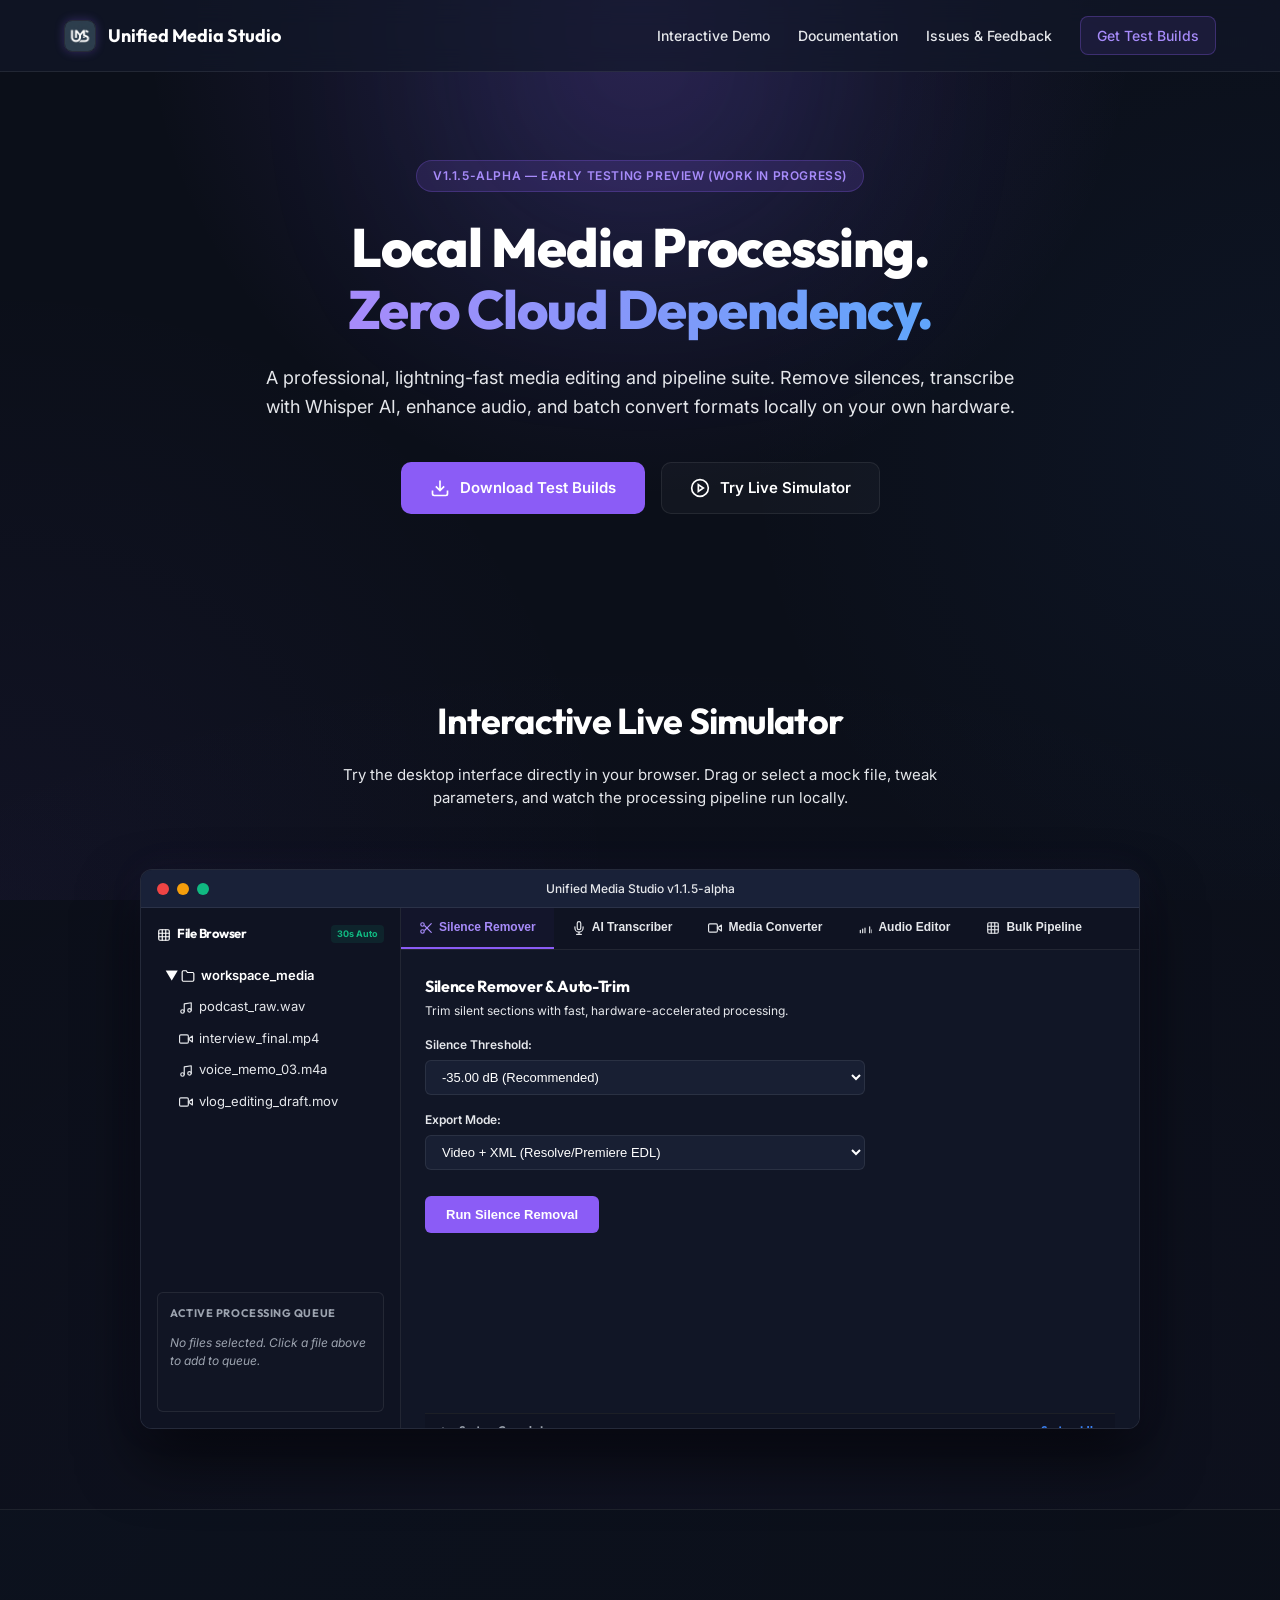
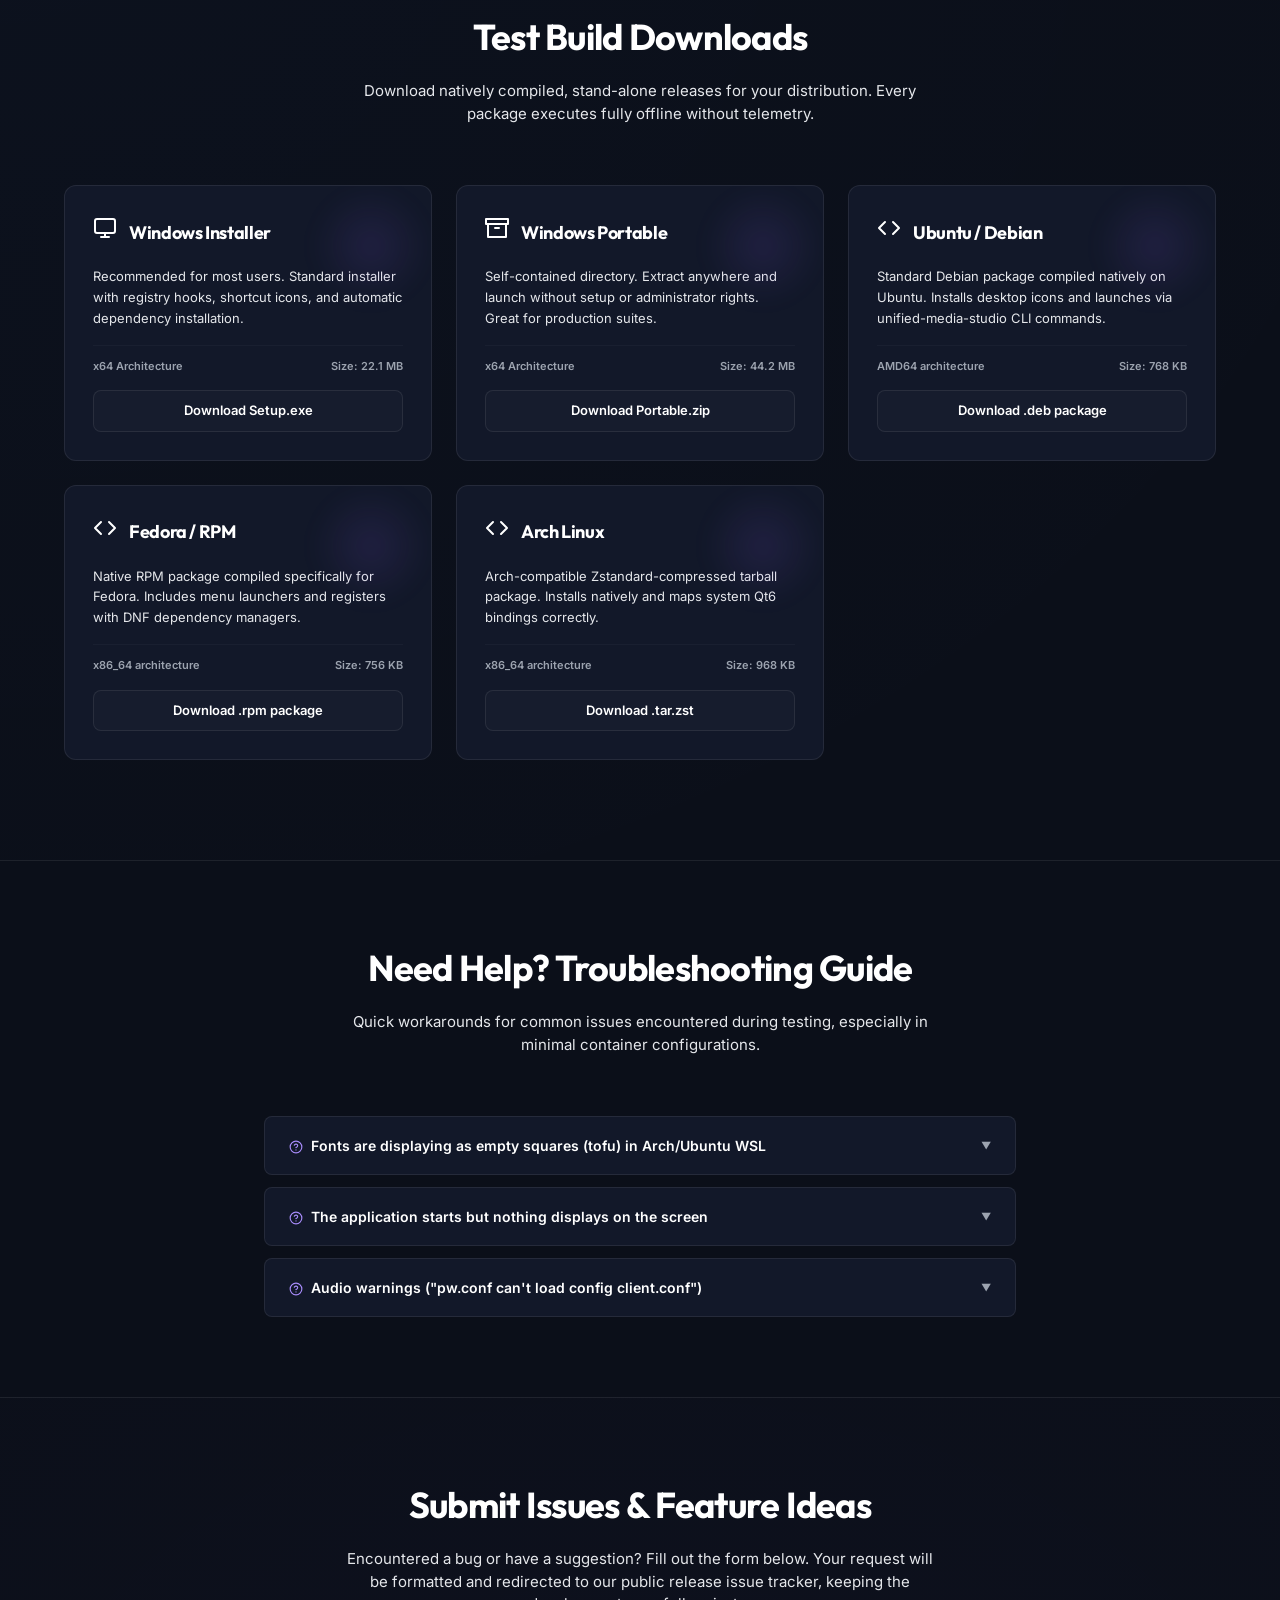
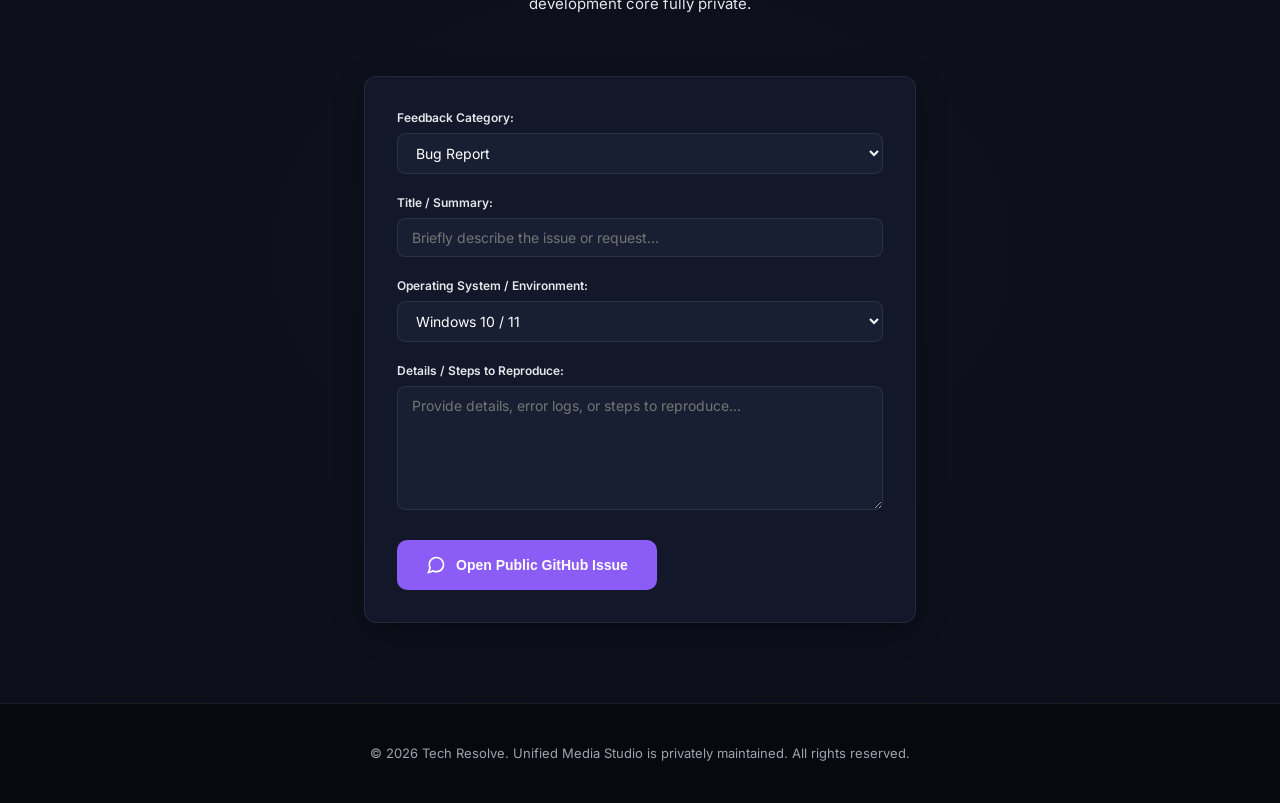
==== index.html @ 2841c2cd "Add Bulk Pipeline tab to simulator - interactive step builder with live console output" ====
<!DOCTYPE html>
<html lang="en">
<head>
  <meta charset="UTF-8">
  <meta name="viewport" content="width=device-width, initial-scale=1.0">
  <title>Unified Media Studio — Professional Offline Media Suite</title>
  <!-- Google Fonts: Outfit & Inter -->
  <link rel="preconnect" href="https://fonts.googleapis.com">
  <link rel="preconnect" href="https://fonts.gstatic.com" crossorigin>
  <link href="https://fonts.googleapis.com/css2?family=Inter:wght@300;400;500;600&family=Outfit:wght@400;500;600;700;800&display=swap" rel="stylesheet">
  <!-- Stylesheets -->
  <link rel="stylesheet" href="index.css">
</head>
<body>

  <!-- Top Glass Navigation -->
  <nav class="navbar">
    <div class="nav-container">
      <div class="logo-area">
        <img src="logo.jpg" alt="UMS Logo" class="nav-logo-img">
        <span class="logo-text">Unified Media Studio</span>
      </div>
      <button class="nav-toggle-btn" aria-label="Toggle Menu" onclick="toggleMobileMenu(event)" ontouchstart="toggleMobileMenu(event)">
        <svg width="24" height="24" viewBox="0 0 24 24" fill="none" stroke="currentColor" stroke-width="2" stroke-linecap="round" stroke-linejoin="round" style="pointer-events: none;">
          <line x1="3" y1="12" x2="21" y2="12"></line>
          <line x1="3" y1="6" x2="21" y2="6"></line>
          <line x1="3" y1="18" x2="21" y2="18"></line>
        </svg>
      </button>
      <div class="nav-links" id="nav-links-menu">
        <a href="#simulator" onclick="closeMobileMenu()">Interactive Demo</a>
        <a href="docs.html">Documentation</a>
        <a href="#feedback" onclick="closeMobileMenu()">Issues & Feedback</a>
        <a href="#downloads" class="btn-nav-download" onclick="closeMobileMenu()">Get Test Builds</a>
      </div>
    </div>
  </nav>

  <!-- Hero Section -->
  <header class="hero-section">
    <div class="hero-glow"></div>
    <div class="hero-container">
      <div class="badge">v1.1.5-alpha — Early Testing Preview (Work in Progress)</div>
      <h1>Local Media Processing.<br><span class="gradient-text">Zero Cloud Dependency.</span></h1>
      <p class="hero-subtitle">
        A professional, lightning-fast media editing and pipeline suite. Remove silences, transcribe with Whisper AI, enhance audio, and batch convert formats locally on your own hardware.
      </p>
      <div class="hero-actions">
        <a href="#downloads" class="btn btn-primary">
          <svg width="20" height="20" viewBox="0 0 24 24" fill="none" stroke="currentColor" stroke-width="2"><path d="M21 15v4a2 2 0 0 1-2 2H5a2 2 0 0 1-2-2v-4M7 10l5 5 5-5M12 15V3"/></svg>
          Download Test Builds
        </a>
        <a href="#simulator" class="btn btn-secondary">
          <svg width="20" height="20" viewBox="0 0 24 24" fill="none" stroke="currentColor" stroke-width="2"><circle cx="12" cy="12" r="10"/><polygon points="10 8 16 12 10 16 10 8"/></svg>
          Try Live Simulator
        </a>
      </div>
    </div>
  </header>

  <!-- Live Simulator Section -->
  <section id="simulator" class="section-simulator">
    <div class="section-header">
      <h2>Interactive Live Simulator</h2>
      <p>Try the desktop interface directly in your browser. Drag or select a mock file, tweak parameters, and watch the processing pipeline run locally.</p>
    </div>

    <!-- Simulator Mockup Container -->
    <div class="desktop-mockup">
      <!-- Title Bar -->
      <div class="title-bar">
        <div class="window-controls">
          <span class="control-dot close"></span>
          <span class="control-dot minimize"></span>
          <span class="control-dot maximize"></span>
        </div>
        <div class="window-title">Unified Media Studio v1.1.5-alpha</div>
        <div class="window-spacer"></div>
      </div>

      <!-- Main Application Layout -->
      <div class="app-layout">
        <!-- Sidebar File Browser -->
        <aside class="app-sidebar">
          <div class="sidebar-header">
            <h3><svg width="14" height="14" viewBox="0 0 24 24" fill="none" stroke="currentColor" stroke-width="2" stroke-linecap="round" stroke-linejoin="round" style="vertical-align: middle; margin-right: 6px;"><rect x="3" y="3" width="18" height="18" rx="2" ry="2"/><line x1="9" y1="3" x2="9" y2="21"/><line x1="15" y1="3" x2="15" y2="21"/><line x1="3" y1="9" x2="21" y2="9"/><line x1="3" y1="15" x2="21" y2="15"/></svg>File Browser</h3>
            <span class="auto-refresh-badge">30s Auto</span>
          </div>
          <div class="file-tree">
            <div class="tree-item folder" onclick="toggleFolder(this)">
              <span class="arrow">▼</span> <svg width="14" height="14" viewBox="0 0 24 24" fill="none" stroke="currentColor" stroke-width="2" stroke-linecap="round" stroke-linejoin="round" style="vertical-align: middle; margin-right: 6px;"><path d="M22 19a2 2 0 0 1-2 2H4a2 2 0 0 1-2-2V5a2 2 0 0 1 2-2h5l2 3h9a2 2 0 0 1 2 2z"/></svg>workspace_media
            </div>
            <div class="tree-children show">
              <div class="tree-item file" onclick="selectFile(this, 'podcast_raw.wav')"><svg width="14" height="14" viewBox="0 0 24 24" fill="none" stroke="currentColor" stroke-width="2" stroke-linecap="round" stroke-linejoin="round" style="vertical-align: middle; margin-right: 6px;"><path d="M9 18V5l12-2v13"/><circle cx="6" cy="18" r="3"/><circle cx="18" cy="16" r="3"/></svg>podcast_raw.wav</div>
              <div class="tree-item file" onclick="selectFile(this, 'interview_final.mp4')"><svg width="14" height="14" viewBox="0 0 24 24" fill="none" stroke="currentColor" stroke-width="2" stroke-linecap="round" stroke-linejoin="round" style="vertical-align: middle; margin-right: 6px;"><polygon points="23 7 16 12 23 17 23 7"/><rect x="1" y="5" width="15" height="14" rx="2" ry="2"/></svg>interview_final.mp4</div>
              <div class="tree-item file" onclick="selectFile(this, 'voice_memo_03.m4a')"><svg width="14" height="14" viewBox="0 0 24 24" fill="none" stroke="currentColor" stroke-width="2" stroke-linecap="round" stroke-linejoin="round" style="vertical-align: middle; margin-right: 6px;"><path d="M9 18V5l12-2v13"/><circle cx="6" cy="18" r="3"/><circle cx="18" cy="16" r="3"/></svg>voice_memo_03.m4a</div>
              <div class="tree-item file" onclick="selectFile(this, 'vlog_editing_draft.mov')"><svg width="14" height="14" viewBox="0 0 24 24" fill="none" stroke="currentColor" stroke-width="2" stroke-linecap="round" stroke-linejoin="round" style="vertical-align: middle; margin-right: 6px;"><polygon points="23 7 16 12 23 17 23 7"/><rect x="1" y="5" width="15" height="14" rx="2" ry="2"/></svg>vlog_editing_draft.mov</div>
            </div>
          </div>
          <div class="active-files-box">
            <h4>Active Processing Queue</h4>
            <ul id="active-queue-list">
              <li class="empty-state-text">No files selected. Click a file above to add to queue.</li>
            </ul>
          </div>
        </aside>

        <!-- Main Workspace Area -->
        <main class="app-main">
          <!-- Tab Headers -->
          <div class="tab-headers">
            <button class="tab-btn active" onclick="switchTab(this, 'tab-silence')"><svg width="14" height="14" viewBox="0 0 24 24" fill="none" stroke="currentColor" stroke-width="2" stroke-linecap="round" stroke-linejoin="round" style="vertical-align: middle; margin-right: 6px;"><circle cx="6" cy="6" r="3"/><circle cx="6" cy="18" r="3"/><line x1="9.8" y1="8.2" x2="21" y2="19.4"/><line x1="21" y1="4.6" x2="9.8" y2="15.8"/></svg>Silence Remover</button>
            <button class="tab-btn" onclick="switchTab(this, 'tab-transcribe')"><svg width="14" height="14" viewBox="0 0 24 24" fill="none" stroke="currentColor" stroke-width="2" stroke-linecap="round" stroke-linejoin="round" style="vertical-align: middle; margin-right: 6px;"><path d="M12 1a3 3 0 0 0-3 3v8a3 3 0 0 0 6 0V4a3 3 0 0 0-3-3z"/><path d="M19 10v2a7 7 0 0 1-14 0v-2"/><line x1="12" y1="19" x2="12" y2="23"/><line x1="8" y1="23" x2="16" y2="23"/></svg>AI Transcriber</button>
            <button class="tab-btn" onclick="switchTab(this, 'tab-convert')"><svg width="14" height="14" viewBox="0 0 24 24" fill="none" stroke="currentColor" stroke-width="2" stroke-linecap="round" stroke-linejoin="round" style="vertical-align: middle; margin-right: 6px;"><polygon points="23 7 16 12 23 17 23 7"/><rect x="1" y="5" width="15" height="14" rx="2" ry="2"/></svg>Media Converter</button>
            <button class="tab-btn" onclick="switchTab(this, 'tab-enhance')"><svg width="14" height="14" viewBox="0 0 24 24" fill="none" stroke="currentColor" stroke-width="2" stroke-linecap="round" stroke-linejoin="round" style="vertical-align: middle; margin-right: 6px;"><path d="M12 20v-8m-4 8v-6m-4 6v-4m16 4v-10m4 10v-5"/></svg>Audio Editor</button>
            <button class="tab-btn" onclick="switchTab(this, 'tab-pipeline')"><svg width="14" height="14" viewBox="0 0 24 24" fill="none" stroke="currentColor" stroke-width="2" stroke-linecap="round" stroke-linejoin="round" style="vertical-align: middle; margin-right: 6px;"><rect x="3" y="3" width="18" height="18" rx="2" ry="2"/><line x1="9" y1="3" x2="9" y2="21"/><line x1="15" y1="3" x2="15" y2="21"/><line x1="3" y1="9" x2="21" y2="9"/><line x1="3" y1="15" x2="21" y2="15"/></svg>Bulk Pipeline</button>
          </div>

          <!-- Tab Content Cards -->
          <div class="tab-content-container">
            
            <!-- 1. Silence Remover Tab -->
            <div id="tab-silence" class="tab-content active">
              <div class="tab-content-header">
                <h4>Silence Remover & Auto-Trim</h4>
                <p>Trim silent sections with fast, hardware-accelerated processing.</p>
              </div>
              <div class="settings-form">
                <div class="form-row">
                  <label for="silence-thresh">Silence Threshold:</label>
                  <select id="silence-thresh">
                    <option value="-35">-35.00 dB (Recommended)</option>
                    <option value="-40">-40.00 dB (Aggressive)</option>
                    <option value="-30">-30.00 dB (Light)</option>
                  </select>
                </div>
                <div class="form-row">
                  <label for="silence-mode">Export Mode:</label>
                  <select id="silence-mode">
                    <option value="both">Video + XML (Resolve/Premiere EDL)</option>
                    <option value="video">Video Only (Fully rendered clip)</option>
                    <option value="xml">XML Only (Cut points list)</option>
                  </select>
                </div>
                <button class="btn btn-tab-run" onclick="runSimulatedTask('silence')">Run Silence Removal</button>
              </div>
            </div>

            <!-- 2. AI Transcriber Tab -->
            <div id="tab-transcribe" class="tab-content">
              <div class="tab-content-header">
                <h4>Offline AI Transcription</h4>
                <p>Transcribe vocal tracks locally using OpenAI Whisper models.</p>
              </div>
              <div class="settings-form">
                <div class="form-row">
                  <label for="whisper-model">Whisper Model:</label>
                  <select id="whisper-model">
                    <option value="base">Base Model (Fast & Accurate)</option>
                    <option value="tiny">Tiny Model (Ultra Fast)</option>
                    <option value="small">Small Model (Better for accents)</option>
                    <option value="large">Large-V3 Model (Premium accuracy)</option>
                  </select>
                </div>
                <div class="form-row">
                  <label for="transcribe-chapters">Summarize Chapters:</label>
                  <div class="checkbox-wrapper">
                    <input type="checkbox" id="transcribe-chapters" checked>
                    <span>Use Ollama local LLM for summaries</span>
                  </div>
                </div>
                <button class="btn btn-tab-run" onclick="runSimulatedTask('transcribe')">Start Local Transcription</button>
              </div>
            </div>

            <!-- 3. Media Converter Tab -->
            <div id="tab-convert" class="tab-content">
              <div class="tab-content-header">
                <h4>Format Preset Converter</h4>
                <p>Convert video/audio into professional editing masters or compressed web links.</p>
              </div>
              <div class="settings-form">
                <div class="form-row">
                  <label for="convert-preset">Output Format Preset:</label>
                  <select id="convert-preset">
                    <option value="dnxhd">DNxHD — Editing Master (.mov)</option>
                    <option value="mp4_hq">MP4 H.264 — High Quality (.mp4)</option>
                    <option value="mp4_compact">MP4 H.265 — Compact (.mp4)</option>
                    <option value="wav_pcm">WAV — Lossless PCM stereo (.wav)</option>
                    <option value="mp3_320">MP3 320 kbps — Studio Stereo (.mp3)</option>
                  </select>
                </div>
                <button class="btn btn-tab-run" onclick="runSimulatedTask('convert')">Convert Media Format</button>
              </div>
            </div>

            <!-- 4. Audio Editor Tab -->
            <div id="tab-enhance" class="tab-content">
              <div class="tab-content-header">
                <h4>Mastering & Noise Reduction</h4>
                <p>Denoise vocals, adjust equalizer gain, and master tracks.</p>
              </div>
              <div class="settings-form">
                <div class="form-row">
                  <label for="enhance-preset">Mastering Preset:</label>
                  <select id="enhance-preset">
                    <option value="clarity">Voice Clarity (Denoise + EQ Boost)</option>
                    <option value="heavy_nr">Podcast Voice (Heavy Denoise)</option>
                    <option value="music">Music Master (Limiter + Reverb)</option>
                  </select>
                </div>
                <button class="btn btn-tab-run" onclick="runSimulatedTask('enhance')">Apply Audio enhancement</button>
            </div>

            <!-- 5. Bulk Pipeline Tab -->
            <div id="tab-pipeline" class="tab-content">
              <div class="tab-content-header">
                <h4>Bulk Processing Pipeline</h4>
                <p>Build and orchestrate sequential pipelines across your workspace media assets.</p>
              </div>
              <div class="settings-form">
                <div class="form-row">
                  <label>Configure Processing Blocks:</label>
                  <div style="display: flex; flex-direction: column; gap: 8px; margin-top: 4px;">
                    <div class="checkbox-wrapper">
                      <input type="checkbox" id="pipe-silence" checked>
                      <span>1. Trim Silences (-35dB threshold)</span>
                    </div>
                    <div class="checkbox-wrapper">
                      <input type="checkbox" id="pipe-transcribe" checked>
                      <span>2. Transcribe Audio (Whisper Base model)</span>
                    </div>
                    <div class="checkbox-wrapper">
                      <input type="checkbox" id="pipe-enhance">
                      <span>3. Vocal Enhance (EQ & Noise Reduction)</span>
                    </div>
                    <div class="checkbox-wrapper">
                      <input type="checkbox" id="pipe-convert" checked>
                      <span>4. Transcode Output Container (MP4 H.264 Preset)</span>
                    </div>
                  </div>
                </div>
                <button class="btn btn-tab-run" onclick="runSimulatedTask('pipeline')">Execute Bulk Pipeline</button>
              </div>
            </div>

          </div>

          <!-- Bottom Console/Log Area -->
          <div class="app-console">
            <div class="console-header">
              <span><svg width="12" height="12" viewBox="0 0 24 24" fill="none" stroke="currentColor" stroke-width="2" stroke-linecap="round" stroke-linejoin="round" style="vertical-align: middle; margin-right: 6px;"><polyline points="4 17 10 11 4 5"/><line x1="12" y1="19" x2="20" y2="19"/></svg>System Console Logger</span>
              <span class="console-status" id="task-status">System Idle</span>
            </div>
            <div class="console-output" id="console-log-lines">
              <div class="log-line system">[SYSTEM] Ready. Select files from the sidebar browser to get started.</div>
            </div>
            <!-- Progress Bar -->
            <div class="progress-bar-container">
              <div class="progress-bar" id="sim-progress-bar"></div>
            </div>
          </div>
        </main>
      </div>
    </div>
  </section>

  <!-- Stable Builds Section -->
  <section id="downloads" class="section-downloads">
    <div class="section-header">
      <h2>Test Build Downloads</h2>
      <p>Download natively compiled, stand-alone releases for your distribution. Every package executes fully offline without telemetry.</p>
    </div>

    <!-- Download Grid -->
    <div class="download-grid">
      <!-- Windows Setup -->
      <div class="download-card">
        <div class="card-glow"></div>
        <div class="card-header">
          <span class="platform-icon"><svg width="24" height="24" viewBox="0 0 24 24" fill="none" stroke="currentColor" stroke-width="2" stroke-linecap="round" stroke-linejoin="round"><rect x="2" y="3" width="20" height="14" rx="2" ry="2"/><line x1="8" y1="21" x2="16" y2="21"/><line x1="12" y1="17" x2="12" y2="21"/></svg></span>
          <h3>Windows Installer</h3>
        </div>
        <p class="card-desc">Recommended for most users. Standard installer with registry hooks, shortcut icons, and automatic dependency installation.</p>
        <div class="card-meta">
          <span>x64 Architecture</span>
          <span>Size: 22.1 MB</span>
        </div>
        <a href="downloads/UnifiedMediaStudio_v1.1.5-alpha-Setup-Windows.exe" class="btn btn-download">
          Download Setup.exe
        </a>
      </div>

      <!-- Windows Portable -->
      <div class="download-card">
        <div class="card-glow"></div>
        <div class="card-header">
          <span class="platform-icon"><svg width="24" height="24" viewBox="0 0 24 24" fill="none" stroke="currentColor" stroke-width="2" stroke-linecap="round" stroke-linejoin="round"><polyline points="21 8 21 21 3 21 3 8"/><rect x="1" y="3" width="22" height="5"/><line x1="10" y1="12" x2="14" y2="12"/></svg></span>
          <h3>Windows Portable</h3>
        </div>
        <p class="card-desc">Self-contained directory. Extract anywhere and launch without setup or administrator rights. Great for production suites.</p>
        <div class="card-meta">
          <span>x64 Architecture</span>
          <span>Size: 44.2 MB</span>
        </div>
        <a href="downloads/UnifiedMediaStudio_v1.1.5-alpha-Portable.zip" class="btn btn-download">
          Download Portable.zip
        </a>
      </div>

      <!-- Ubuntu / Debian -->
      <div class="download-card">
        <div class="card-glow"></div>
        <div class="card-header">
          <span class="platform-icon"><svg width="24" height="24" viewBox="0 0 24 24" fill="none" stroke="currentColor" stroke-width="2" stroke-linecap="round" stroke-linejoin="round"><polyline points="16 18 22 12 16 6"/><polyline points="8 6 2 12 8 18"/></svg></span>
          <h3>Ubuntu / Debian</h3>
        </div>
        <p class="card-desc">Standard Debian package compiled natively on Ubuntu. Installs desktop icons and launches via unified-media-studio CLI commands.</p>
        <div class="card-meta">
          <span>AMD64 architecture</span>
          <span>Size: 768 KB</span>
        </div>
        <a href="downloads/UnifiedMediaStudio_v1.1.5-alpha-Linux-x64.deb" class="btn btn-download">
          Download .deb package
        </a>
      </div>

      <!-- Fedora / RPM -->
      <div class="download-card">
        <div class="card-glow"></div>
        <div class="card-header">
          <span class="platform-icon"><svg width="24" height="24" viewBox="0 0 24 24" fill="none" stroke="currentColor" stroke-width="2" stroke-linecap="round" stroke-linejoin="round"><polyline points="16 18 22 12 16 6"/><polyline points="8 6 2 12 8 18"/></svg></span>
          <h3>Fedora / RPM</h3>
        </div>
        <p class="card-desc">Native RPM package compiled specifically for Fedora. Includes menu launchers and registers with DNF dependency managers.</p>
        <div class="card-meta">
          <span>x86_64 architecture</span>
          <span>Size: 756 KB</span>
        </div>
        <a href="downloads/UnifiedMediaStudio_v1.1.5-alpha-Linux-x64.rpm" class="btn btn-download">
          Download .rpm package
        </a>
      </div>

      <!-- Arch Linux -->
      <div class="download-card">
        <div class="card-glow"></div>
        <div class="card-header">
          <span class="platform-icon"><svg width="24" height="24" viewBox="0 0 24 24" fill="none" stroke="currentColor" stroke-width="2" stroke-linecap="round" stroke-linejoin="round"><polyline points="16 18 22 12 16 6"/><polyline points="8 6 2 12 8 18"/></svg></span>
          <h3>Arch Linux</h3>
        </div>
        <p class="card-desc">Arch-compatible Zstandard-compressed tarball package. Installs natively and maps system Qt6 bindings correctly.</p>
        <div class="card-meta">
          <span>x86_64 architecture</span>
          <span>Size: 968 KB</span>
        </div>
        <a href="downloads/UnifiedMediaStudio_v1.1.5-alpha-Arch-x64.pkg.tar.zst" class="btn btn-download">
          Download .tar.zst
        </a>
      </div>

    </div>
  </section>

  <!-- Troubleshooting Section -->
  <section class="section-trouble">
    <div class="section-header">
      <h2>Need Help? Troubleshooting Guide</h2>
      <p>Quick workarounds for common issues encountered during testing, especially in minimal container configurations.</p>
    </div>

    <div class="accordion-container">
      <div class="accordion-item">
        <div class="accordion-title" onclick="toggleAccordion(this)">
          <span><svg width="14" height="14" viewBox="0 0 24 24" fill="none" stroke="currentColor" stroke-width="2" stroke-linecap="round" stroke-linejoin="round" style="vertical-align: middle; margin-right: 8px; color: var(--accent-purple-hover);"><circle cx="12" cy="12" r="10"/><path d="M9.09 9a3 3 0 0 1 5.83 1c0 2-3 3-3 3"/><line x1="12" y1="17" x2="12.01" y2="17"/></svg>Fonts are displaying as empty squares (tofu) in Arch/Ubuntu WSL</span>
          <span class="accordion-arrow">▼</span>
        </div>
        <div class="accordion-content">
          <p>WSL Linux instances are minimal containers and do not bundle fonts by default. Run this inside your distro to install TrueType fonts:</p>
          <pre><code># Arch Linux:
sudo pacman -S --needed --noconfirm ttf-dejavu fontconfig

# Ubuntu/Debian:
sudo apt-get install -y fonts-dejavu fontconfig</code></pre>
        </div>
      </div>

      <div class="accordion-item">
        <div class="accordion-title" onclick="toggleAccordion(this)">
          <span><svg width="14" height="14" viewBox="0 0 24 24" fill="none" stroke="currentColor" stroke-width="2" stroke-linecap="round" stroke-linejoin="round" style="vertical-align: middle; margin-right: 8px; color: var(--accent-purple-hover);"><circle cx="12" cy="12" r="10"/><path d="M9.09 9a3 3 0 0 1 5.83 1c0 2-3 3-3 3"/><line x1="12" y1="17" x2="12.01" y2="17"/></svg>The application starts but nothing displays on the screen</span>
          <span class="accordion-arrow">▼</span>
        </div>
        <div class="accordion-content">
          <p>This is caused by graphics driver/Vulkan translation conflicts in WSLg. You can force software rendering to bypass the GPU interface:</p>
          <pre><code>LIBGL_ALWAYS_SOFTWARE=1 unified-media-studio</code></pre>
        </div>
      </div>

      <div class="accordion-item">
        <div class="accordion-title" onclick="toggleAccordion(this)">
          <span><svg width="14" height="14" viewBox="0 0 24 24" fill="none" stroke="currentColor" stroke-width="2" stroke-linecap="round" stroke-linejoin="round" style="vertical-align: middle; margin-right: 8px; color: var(--accent-purple-hover);"><circle cx="12" cy="12" r="10"/><path d="M9.09 9a3 3 0 0 1 5.83 1c0 2-3 3-3 3"/><line x1="12" y1="17" x2="12.01" y2="17"/></svg>Audio warnings ("pw.conf can't load config client.conf")</span>
          <span class="accordion-arrow">▼</span>
        </div>
        <div class="accordion-content">
          <p>These warnings are standard driver messages from PipeWire inside WSL. They do not affect the processing capabilities and can be safely ignored.</p>
        </div>
      </div>
  </section>
  
  <!-- Feedback & Issues Section -->
  <section id="feedback" class="section-feedback">
    <div class="section-header">
      <h2>Submit Issues & Feature Ideas</h2>
      <p>Encountered a bug or have a suggestion? Fill out the form below. Your request will be formatted and redirected to our public release issue tracker, keeping the development core fully private.</p>
    </div>
    
    <div class="feedback-container">
      <form id="issue-form" class="feedback-form" onsubmit="submitGitHubIssue(event)">
        <div class="form-row">
          <label for="issue-type">Feedback Category:</label>
          <select id="issue-type" required>
            <option value="bug">Bug Report</option>
            <option value="feature">Feature Request</option>
            <option value="enhancement">Improvement / Optimization</option>
          </select>
        </div>
        
        <div class="form-row">
          <label for="issue-title">Title / Summary:</label>
          <input type="text" id="issue-title" placeholder="Briefly describe the issue or request..." required>
        </div>

        <div class="form-row">
          <label for="issue-system">Operating System / Environment:</label>
          <select id="issue-system" required>
            <option value="Windows">Windows 10 / 11</option>
            <option value="Ubuntu WSL">Ubuntu / Debian WSL</option>
            <option value="Fedora WSL">Fedora WSL</option>
            <option value="Arch Linux WSL">Arch Linux WSL</option>
            <option value="Native Linux">Native Desktop Linux</option>
            <option value="Other">Other / Not sure</option>
          </select>
        </div>

        <div class="form-row">
          <label for="issue-body">Details / Steps to Reproduce:</label>
          <textarea id="issue-body" rows="6" placeholder="Provide details, error logs, or steps to reproduce..." required></textarea>
        </div>

        <button type="submit" class="btn btn-primary btn-submit-issue">
          <svg width="20" height="20" viewBox="0 0 24 24" fill="none" stroke="currentColor" stroke-width="2"><path d="M21 11.5a8.38 8.38 0 0 1-.9 3.8 8.5 8.5 0 0 1-7.6 4.7 8.38 8.38 0 0 1-3.8-.9L3 21l1.9-5.7a8.38 8.38 0 0 1-.9-3.8 8.5 8.5 0 0 1 4.7-7.6 8.38 8.38 0 0 1 3.8-.9h.5a8.48 8.48 0 0 1 8 8v.5z"/></svg>
          Open Public GitHub Issue
        </button>
      </form>
    </div>
  </section>

  <footer class="main-footer">
    <div class="footer-container">
      <p>&copy; 2026 Tech Resolve. Unified Media Studio is privately maintained. All rights reserved.</p>
    </div>
  </footer>

  <script src="index.js"></script>
  <script>
    function toggleMobileMenu(event) {
      if (event) {
        event.stopPropagation();
        event.preventDefault();
      }
      const menu = document.getElementById('nav-links-menu');
      menu.classList.toggle('active');
    }

    function closeMobileMenu() {
      const menu = document.getElementById('nav-links-menu');
      menu.classList.remove('active');
    }
  </script>
</body>
</html>
---- index.css ----
/* ==========================================================================
   Unified Media Studio — Stable Releases Web Interface Stylesheet
   Design system: Deep dark slate, glowing purples, glassmorphism UI
   ========================================================================== */

/* Variables */
:root {
  --bg-primary: #0b0f19;
  --bg-secondary: #121829;
  --bg-surface: #1e2640;
  --bg-glass: rgba(18, 24, 41, 0.7);
  --border-color: rgba(255, 255, 255, 0.08);
  --border-glow: rgba(139, 92, 246, 0.2);
  --text-primary: #ffffff;
  --text-secondary: #e5e7eb;
  --text-muted: #9ca3af;

  --accent-purple: #8b5cf6;
  --accent-purple-hover: #a78bfa;
  --accent-blue: #3b82f6;
  --accent-green: #10b981;
  --accent-red: #ef4444;

  --font-display: 'Outfit', -apple-system, BlinkMacSystemFont, "Segoe UI", Roboto, sans-serif;
  --font-sans: 'Inter', -apple-system, BlinkMacSystemFont, "Segoe UI", Roboto, sans-serif;
  --font-mono: ui-monospace, SFMono-Regular, Menlo, Monaco, Consolas, monospace;
}

/* Reset and base styles */
* {
  box-sizing: border-box;
  margin: 0;
  padding: 0;
}

html {
  scroll-behavior: smooth;
}

body {
  background-color: var(--bg-primary);
  background-image: 
    radial-gradient(circle at 50% 0%, rgba(139, 92, 246, 0.18) 0%, transparent 45%),
    radial-gradient(circle at 100% 50%, rgba(59, 130, 246, 0.05) 0%, transparent 40%),
    radial-gradient(circle at 0% 100%, rgba(139, 92, 246, 0.05) 0%, transparent 40%);
  background-attachment: fixed;
  color: var(--text-primary);
  font-family: var(--font-sans);
  line-height: 1.5;
  overflow-x: hidden;
  -webkit-font-smoothing: antialiased;
}

h1, h2, h3, h4 {
  font-family: var(--font-display);
  font-weight: 700;
  letter-spacing: -0.02em;
}

a {
  text-decoration: none;
  color: inherit;
}

/* Layout Container utility */
.container {
  width: 100%;
  max-width: 1200px;
  margin: 0 auto;
  padding: 0 24px;
}

/* --- Top Navigation --- */
.navbar {
  position: fixed;
  top: 0;
  left: 0;
  width: 100%;
  z-index: 1000;
  background: var(--bg-glass);
  backdrop-filter: blur(12px);
  -webkit-backdrop-filter: blur(12px);
  border-bottom: 1px solid var(--border-color);
  padding: 16px 0;
}

.nav-container {
  max-width: 1200px;
  margin: 0 auto;
  padding: 0 24px;
  display: flex;
  justify-content: space-between;
  align-items: center;
}

.logo-area {
  display: flex;
  align-items: center;
  gap: 12px;
}

.nav-logo-img {
  width: 32px;
  height: 32px;
  border-radius: 8px;
  border: 1px solid rgba(255, 255, 255, 0.1);
  box-shadow: 0 0 10px rgba(139, 92, 246, 0.3);
}

.logo-text {
  font-family: var(--font-display);
  font-weight: 700;
  font-size: 18px;
  color: #ffffff;
}

.nav-links {
  display: flex;
  align-items: center;
  gap: 28px;
  font-size: 14px;
  font-weight: 500;
}

.nav-links a {
  color: var(--text-secondary);
  transition: color 0.2s ease;
}

.nav-links a:hover {
  color: white;
}

.btn-nav-download {
  background: rgba(139, 92, 246, 0.1);
  color: var(--accent-purple-hover) !important;
  border: 1px solid rgba(139, 92, 246, 0.3);
  padding: 8px 16px;
  border-radius: 8px;
  transition: all 0.2s ease !important;
}

.btn-nav-download:hover {
  background: var(--accent-purple);
  color: white !important;
  border-color: var(--accent-purple);
  box-shadow: 0 0 15px rgba(139, 92, 246, 0.3);
}

.nav-toggle-btn {
  display: none;
  background: transparent !important;
  border: none !important;
  outline: none !important;
  color: var(--text-primary) !important;
  cursor: pointer;
  padding: 8px;
  border-radius: 6px;
  transition: background 0.2s ease;
  z-index: 1010;
  pointer-events: auto;
}

.nav-toggle-btn:hover {
  background: rgba(255, 255, 255, 0.05);
}

/* --- Hero Section --- */
.hero-section {
  position: relative;
  padding: 160px 0 100px 0;
  display: flex;
  justify-content: center;
  align-items: center;
  text-align: center;
}

.hero-glow {
  position: absolute;
  top: 10%;
  left: 50%;
  transform: translate(-50%, -50%);
  width: 500px;
  height: 500px;
  background: radial-gradient(circle, rgba(139, 92, 246, 0.15) 0%, rgba(59, 130, 246, 0.05) 50%, transparent 100%);
  filter: blur(80px);
  z-index: 0;
  pointer-events: none;
}

.hero-container {
  width: 100%;
  max-width: 800px;
  padding: 0 24px;
  z-index: 1;
}

.badge {
  display: inline-block;
  background: rgba(139, 92, 246, 0.15);
  color: var(--accent-purple-hover);
  border: 1px solid rgba(139, 92, 246, 0.25);
  padding: 6px 16px;
  border-radius: 99px;
  font-size: 12px;
  font-weight: 600;
  margin-bottom: 24px;
  text-transform: uppercase;
  letter-spacing: 0.05em;
}

.hero-section h1 {
  font-size: 54px;
  line-height: 1.15;
  font-weight: 800;
  color: white;
  margin-bottom: 24px;
}

.gradient-text {
  background: linear-gradient(to right, #a78bfa, #60a5fa);
  -webkit-background-clip: text;
  -webkit-text-fill-color: transparent;
}

.hero-subtitle {
  font-size: 18px;
  color: var(--text-secondary);
  margin-bottom: 40px;
  line-height: 1.6;
}

.hero-actions {
  display: flex;
  justify-content: center;
  gap: 16px;
  flex-wrap: wrap;
}

/* Button styles */
.btn {
  display: inline-flex;
  align-items: center;
  gap: 10px;
  padding: 14px 28px;
  font-size: 15px;
  font-weight: 600;
  border-radius: 10px;
  cursor: pointer;
  transition: all 0.2s cubic-bezier(0.4, 0, 0.2, 1);
  border: 1px solid transparent;
}

.btn-primary {
  background: var(--accent-purple);
  color: white;
}

.btn-primary:hover {
  background: var(--accent-purple-hover);
  box-shadow: 0 0 25px rgba(139, 92, 246, 0.4);
  transform: translateY(-2px);
}

.btn-secondary {
  background: rgba(255, 255, 255, 0.03);
  color: var(--text-primary);
  border-color: var(--border-color);
}

.btn-secondary:hover {
  background: rgba(255, 255, 255, 0.08);
  border-color: rgba(255, 255, 255, 0.2);
  transform: translateY(-2px);
}

/* --- Section headers --- */
.section-header {
  width: 100%;
  text-align: center;
  max-width: 650px;
  margin: 0 auto 60px auto;
  padding: 0 24px;
}

.section-header h2 {
  font-size: 36px;
  color: white;
  margin-bottom: 16px;
}

.section-header p {
  font-size: 15px;
  color: var(--text-secondary);
}

/* --- Simulator Section --- */
.section-simulator {
  padding: 80px 0;
  background: radial-gradient(100% 100% at bottom center, rgba(139, 92, 246, 0.03) 0%, transparent 100%);
}

.desktop-mockup {
  max-width: 1000px;
  margin: 0 auto;
  background: var(--bg-secondary);
  border: 1px solid var(--border-color);
  border-radius: 12px;
  overflow: hidden;
  box-shadow: 0 30px 60px rgba(0, 0, 0, 0.6), 0 0 40px rgba(139, 92, 246, 0.05);
}

/* Window Titlebar */
.title-bar {
  background: #192138;
  height: 38px;
  display: flex;
  align-items: center;
  padding: 0 16px;
  border-bottom: 1px solid var(--border-color);
}

.window-controls {
  display: flex;
  gap: 8px;
  width: 80px;
}

.control-dot {
  width: 12px;
  height: 12px;
  border-radius: 50%;
}

.control-dot.close { background: var(--accent-red); }
.control-dot.minimize { background: #f59e0b; }
.control-dot.maximize { background: var(--accent-green); }

.window-title {
  color: var(--text-secondary);
  font-size: 12px;
  font-weight: 500;
  text-align: center;
  flex: 1;
}

.window-spacer {
  width: 80px;
}

/* App Simulator Window layout */
.app-layout {
  display: flex;
  height: 520px;
  background: var(--bg-secondary);
}

/* Sidebar */
.app-sidebar {
  width: 260px;
  background: #0f1322;
  border-right: 1px solid var(--border-color);
  padding: 16px;
  display: flex;
  flex-direction: column;
  gap: 16px;
}

.sidebar-header {
  display: flex;
  justify-content: space-between;
  align-items: center;
}

.sidebar-header h3 {
  font-size: 13px;
  color: white;
}

.auto-refresh-badge {
  background: rgba(16, 185, 129, 0.1);
  color: var(--accent-green);
  font-size: 9px;
  font-weight: bold;
  padding: 2px 6px;
  border-radius: 4px;
}

.file-tree {
  flex: 1;
}

.tree-item {
  font-size: 13px;
  padding: 6px 8px;
  border-radius: 4px;
  cursor: pointer;
  user-select: none;
  transition: background 0.15s ease;
  color: var(--text-secondary);
}

.tree-item:hover {
  background: rgba(255, 255, 255, 0.03);
  color: white;
}

.tree-item.folder {
  font-weight: 600;
  color: white;
}

.tree-children {
  display: none;
  padding-left: 14px;
}

.tree-children.show {
  display: block;
}

.tree-item.file {
  padding-left: 8px;
}

.tree-item.file.selected {
  background: rgba(139, 92, 246, 0.15);
  color: var(--accent-purple-hover);
  font-weight: 500;
}

/* Sidebar Active processing box */
.active-files-box {
  background: rgba(255, 255, 255, 0.01);
  border: 1px solid var(--border-color);
  border-radius: 6px;
  padding: 12px;
  min-height: 120px;
}

.active-files-box h4 {
  font-size: 11px;
  text-transform: uppercase;
  color: var(--text-muted);
  margin-bottom: 8px;
  letter-spacing: 0.05em;
}

.active-files-box ul {
  list-style: none;
  font-size: 12px;
}

.active-files-box li {
  padding: 4px 0;
  border-bottom: 1px solid rgba(255, 255, 255, 0.02);
  color: var(--text-secondary);
}

.active-files-box li:last-child { border-bottom: none; }
.empty-state-text { color: var(--text-muted) !important; font-style: italic; }

/* Main Workspace */
.app-main {
  flex: 1;
  display: flex;
  flex-direction: column;
  background: #111626;
}

/* Tab buttons */
.tab-headers {
  display: flex;
  background: #0f1322;
  border-bottom: 1px solid var(--border-color);
}

.tab-btn {
  background: none;
  border: none;
  color: var(--text-secondary);
  font-size: 12px;
  font-weight: 600;
  padding: 12px 18px;
  cursor: pointer;
  border-bottom: 2px solid transparent;
  transition: all 0.15s ease;
}

.tab-btn:hover {
  color: white;
  background: rgba(255, 255, 255, 0.02);
}

.tab-btn.active {
  color: var(--accent-purple-hover);
  border-bottom-color: var(--accent-purple);
  background: rgba(139, 92, 246, 0.04);
}

/* Tab Contents container */
.tab-content-container {
  flex: 1;
  padding: 24px;
}

.tab-content {
  display: none;
  flex-direction: column;
  gap: 16px;
  height: 100%;
}

.tab-content.active {
  display: flex;
}

.tab-content-header h4 {
  font-size: 16px;
  color: white;
  margin-bottom: 4px;
}

.tab-content-header p {
  font-size: 12px;
  color: var(--text-secondary);
}

/* Config forms inside simulator tabs */
.settings-form {
  display: flex;
  flex-direction: column;
  gap: 16px;
  max-width: 440px;
}

.form-row {
  display: flex;
  flex-direction: column;
  gap: 6px;
}

.form-row label {
  font-size: 12px;
  font-weight: 600;
  color: var(--text-secondary);
}

.form-row select, .form-row input[type="text"] {
  background: #181f33;
  border: 1px solid var(--border-color);
  color: white;
  padding: 8px 12px;
  border-radius: 6px;
  font-size: 13px;
  outline: none;
}

.checkbox-wrapper {
  display: flex;
  align-items: center;
  gap: 8px;
  font-size: 12px;
  color: var(--text-secondary);
}

.btn-tab-run {
  background: var(--accent-purple);
  color: white;
  font-size: 13px;
  padding: 10px 20px;
  align-self: flex-start;
  margin-top: 10px;
  border-radius: 6px;
}

.btn-tab-run:hover {
  background: var(--accent-purple-hover);
  box-shadow: 0 0 15px rgba(139, 92, 246, 0.3);
}

/* App Console Logger */
.app-console {
  background: #090c14;
  border-top: 1px solid var(--border-color);
  height: 180px;
  display: flex;
  flex-direction: column;
}

.console-header {
  background: #0f1322;
  padding: 8px 16px;
  border-bottom: 1px solid var(--border-color);
  display: flex;
  justify-content: space-between;
  font-family: var(--font-display);
  font-size: 11px;
  font-weight: bold;
  color: var(--text-muted);
}

.console-status {
  color: var(--accent-blue);
}

.console-output {
  flex: 1;
  padding: 12px 16px;
  font-family: var(--font-mono);
  font-size: 11px;
  overflow-y: auto;
  display: flex;
  flex-direction: column;
  gap: 4px;
}

.log-line {
  color: var(--text-secondary);
}

.log-line.system { color: #f59e0b; }
.log-line.cmd { color: var(--accent-blue); }
.log-line.out { color: var(--accent-green); }
.log-line.err { color: var(--accent-red); }

/* Simulated Progress bar */
.progress-bar-container {
  height: 4px;
  background: rgba(255, 255, 255, 0.05);
  width: 100%;
}

.progress-bar {
  height: 100%;
  width: 0%;
  background: linear-gradient(to right, var(--accent-blue), var(--accent-purple));
  transition: width 0.1s ease;
}

/* --- Downloads section --- */
.section-downloads {
  padding: 100px 0;
  border-top: 1px solid var(--border-color);
  background: radial-gradient(120% 120% at top left, rgba(59, 130, 246, 0.02) 0%, transparent 100%);
}

.download-grid {
  display: grid;
  grid-template-columns: repeat(auto-fill, minmax(280px, 1fr));
  gap: 24px;
  max-width: 1200px;
  margin: 0 auto;
  padding: 0 24px;
}

.download-card {
  position: relative;
  background: var(--bg-secondary);
  border: 1px solid var(--border-color);
  border-radius: 12px;
  padding: 28px;
  display: flex;
  flex-direction: column;
  gap: 16px;
  overflow: hidden;
  transition: transform 0.2s ease, border-color 0.2s ease;
}

.download-card:hover {
  transform: translateY(-4px);
  border-color: rgba(139, 92, 246, 0.3);
}

.card-glow {
  position: absolute;
  top: 0;
  right: 0;
  width: 120px;
  height: 120px;
  background: radial-gradient(circle, rgba(139, 92, 246, 0.12) 0%, transparent 70%);
  filter: blur(10px);
  pointer-events: none;
}

.card-header {
  display: flex;
  align-items: center;
  gap: 12px;
}

.platform-icon {
  font-size: 24px;
}

.download-card h3 {
  font-size: 18px;
  color: white;
}

.card-desc {
  font-size: 13px;
  color: var(--text-secondary);
  line-height: 1.6;
  flex: 1;
}

.card-meta {
  display: flex;
  justify-content: space-between;
  font-size: 11px;
  font-weight: 600;
  color: var(--text-muted);
  border-top: 1px solid rgba(255, 255, 255, 0.03);
  padding-top: 12px;
}

.btn-download {
  background: rgba(255, 255, 255, 0.02);
  border: 1px solid var(--border-color);
  color: white;
  justify-content: center;
  font-size: 13px;
  padding: 10px 0;
  border-radius: 8px;
}

.btn-download:hover {
  background: var(--accent-purple);
  border-color: var(--accent-purple);
  box-shadow: 0 0 15px rgba(139, 92, 246, 0.3);
}

/* --- Troubleshooting section --- */
.section-trouble {
  padding: 80px 0;
  border-top: 1px solid var(--border-color);
}

.accordion-container {
  width: 100%;
  max-width: 800px;
  margin: 0 auto;
  padding: 0 24px;
  display: flex;
  flex-direction: column;
  gap: 12px;
}

.accordion-item {
  background: var(--bg-secondary);
  border: 1px solid var(--border-color);
  border-radius: 8px;
  overflow: hidden;
}

.accordion-title {
  padding: 18px 24px;
  display: flex;
  justify-content: space-between;
  align-items: center;
  cursor: pointer;
  font-weight: 600;
  font-size: 14px;
  user-select: none;
  transition: background 0.15s ease;
}

.accordion-title:hover {
  background: rgba(255, 255, 255, 0.01);
}

.accordion-arrow {
  font-size: 10px;
  color: var(--text-muted);
  transition: transform 0.25s ease;
}

.accordion-item.open .accordion-arrow {
  transform: rotate(180deg);
  color: var(--accent-purple-hover);
}

.accordion-content {
  display: none;
  padding: 0 24px 20px 24px;
  border-top: 1px solid rgba(255, 255, 255, 0.03);
  font-size: 13px;
  color: var(--text-secondary);
  line-height: 1.6;
}

.accordion-item.open .accordion-content {
  display: block;
}

.accordion-content pre {
  background: #090c14;
  border: 1px solid var(--border-color);
  padding: 12px;
  border-radius: 6px;
  margin-top: 12px;
  overflow-x: auto;
  font-family: var(--font-mono);
}

/* --- Footer --- */
.main-footer {
  background: #07090f;
  border-top: 1px solid var(--border-color);
  padding: 40px 0;
  text-align: center;
  font-size: 13px;
  color: var(--text-muted);
}

.footer-container {
  display: flex;
  flex-direction: column;
  gap: 16px;
}

.obfuscated-repos {
  font-family: var(--font-mono);
  font-size: 10px;
  color: rgba(255, 255, 255, 0.15);
  word-break: break-all;
  max-width: 600px;
  margin: 0 auto;
}

@media (max-width: 768px) {
  .hero-section h1 { font-size: 28px; }
  .hero-subtitle { font-size: 14px; margin-bottom: 24px; }
  .badge { font-size: 10px; padding: 4px 12px; margin-bottom: 16px; }
  
  .logo-text { font-size: 15px; }
  .nav-logo-img { width: 26px; height: 26px; }
  .logo-area { gap: 6px; }
  
  .app-layout { flex-direction: column; height: 750px; }
  .app-sidebar { width: 100%; height: 200px; }
  .nav-toggle-btn { display: block; }
  
  .nav-links {
    display: none;
    flex-direction: column;
    position: absolute;
    top: 100%;
    left: 0;
    width: 100%;
    background: var(--bg-secondary);
    border-bottom: 1px solid var(--border-color);
    padding: 24px;
    gap: 16px;
    box-shadow: 0 15px 30px rgba(0, 0, 0, 0.5);
  }
  
  .nav-links.active {
    display: flex;
  }
  
  .btn-nav-download {
    text-align: center;
    width: 100%;
  }
  
  .hero-actions {
    flex-direction: column;
    align-items: center;
    gap: 12px;
  }
  
  .hero-actions .btn {
    width: 100%;
    max-width: 280px;
    justify-content: center;
  }

  .tab-headers {
    overflow-x: auto;
    white-space: nowrap;
    display: flex;
    flex-wrap: nowrap;
    -webkit-overflow-scrolling: touch;
  }

  .tab-btn {
    flex: 0 0 auto;
  }

  .settings-form {
    width: 100%;
  }
}

/* --- Feedback Form Section --- */
.section-feedback {
  padding: 80px 0;
  border-top: 1px solid var(--border-color);
  background: radial-gradient(100% 100% at center center, rgba(139, 92, 246, 0.02) 0%, transparent 100%);
}

.feedback-container {
  width: 100%;
  max-width: 600px;
  margin: 0 auto;
  padding: 0 24px;
}

.feedback-form {
  background: var(--bg-secondary);
  border: 1px solid var(--border-color);
  padding: 32px;
  border-radius: 12px;
  display: flex;
  flex-direction: column;
  gap: 20px;
  box-shadow: 0 10px 30px rgba(0, 0, 0, 0.3);
}

.feedback-form .form-row {
  display: flex;
  flex-direction: column;
  gap: 6px;
}

.feedback-form select,
.feedback-form input[type="text"],
.feedback-form textarea {
  background: #181f33;
  border: 1px solid var(--border-color);
  color: white;
  padding: 10px 14px;
  border-radius: 8px;
  font-size: 14px;
  outline: none;
  font-family: var(--font-sans);
  transition: border-color 0.2s ease;
}

.feedback-form select:focus,
.feedback-form input[type="text"]:focus,
.feedback-form textarea:focus {
  border-color: var(--accent-purple);
}

.btn-submit-issue {
  align-self: flex-start;
  margin-top: 10px;
  font-size: 14px;
}
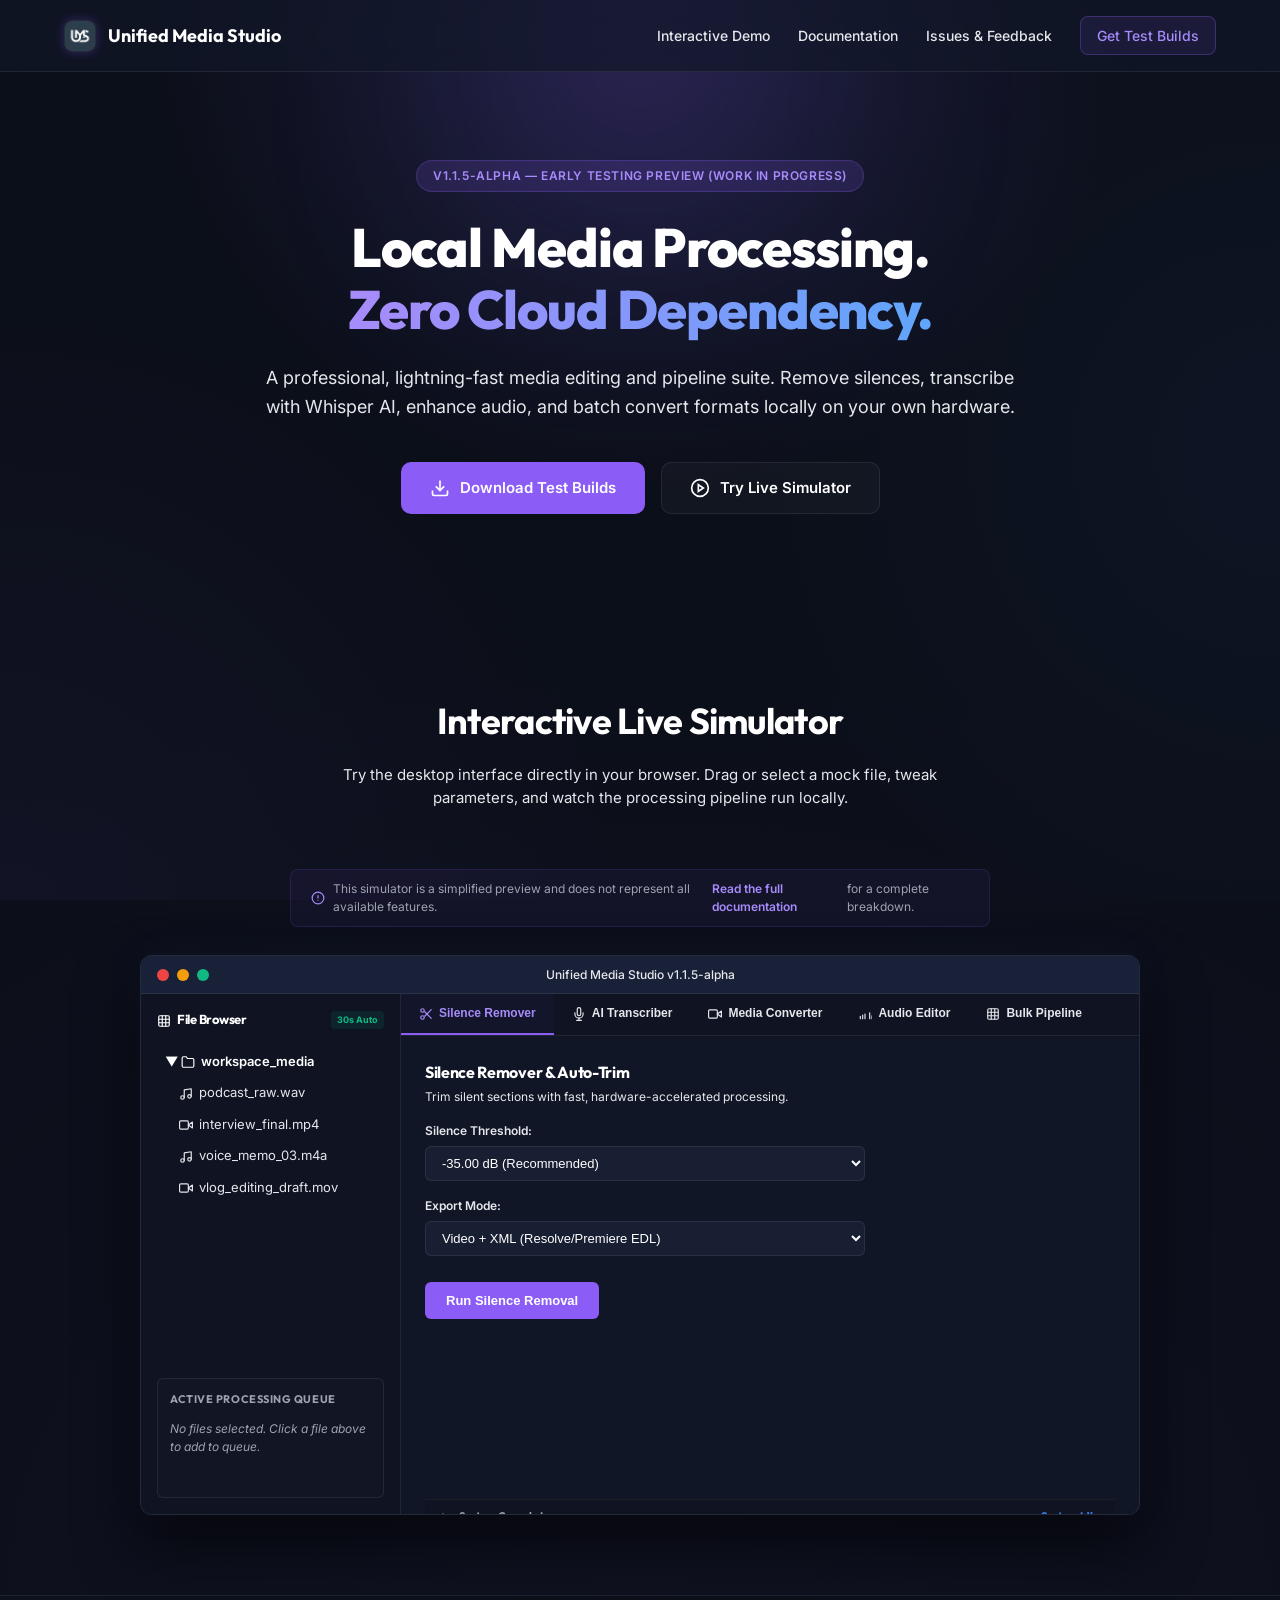
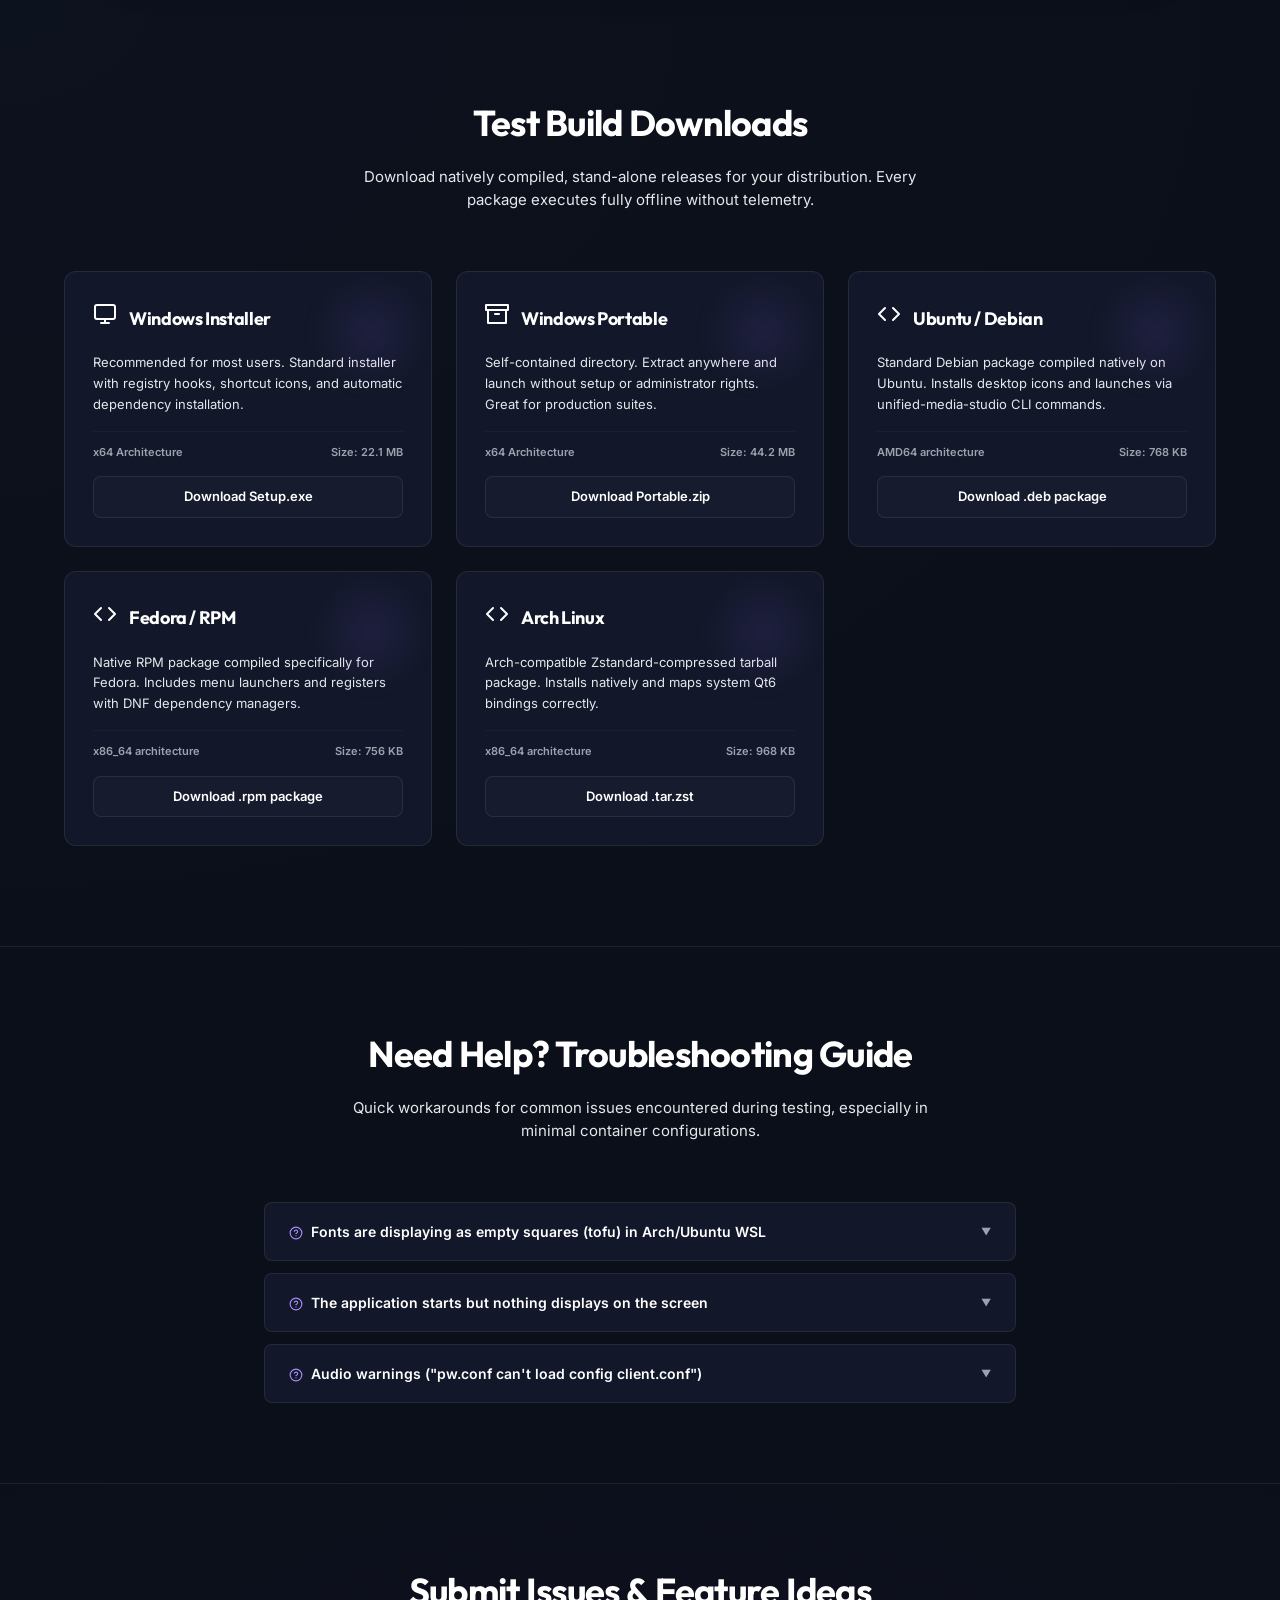
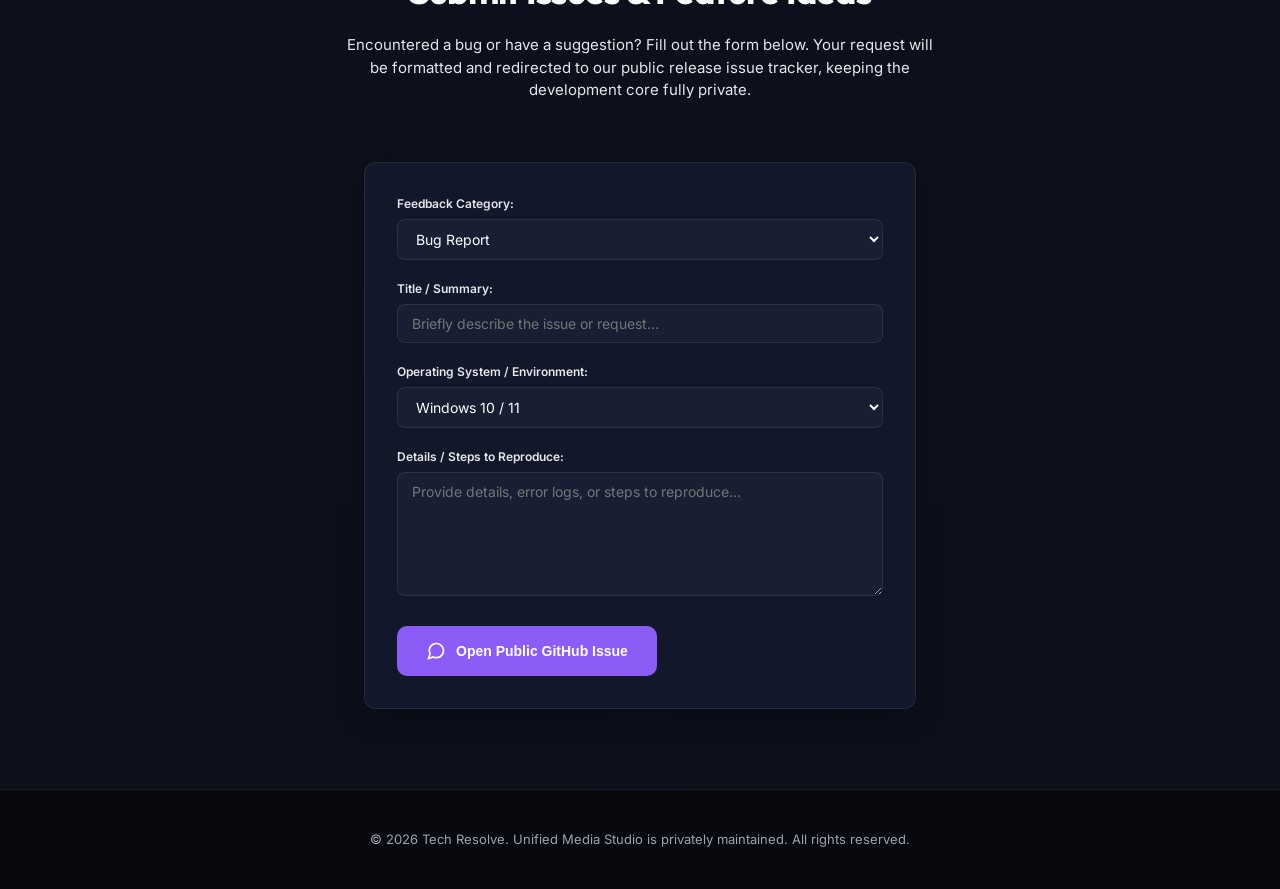
==== commit f40580a4: "Add simulator disclaimer notice with link to docs" ====
--- a/index.html
+++ b/index.html
@@ -63,6 +63,10 @@
     <div class="section-header">
       <h2>Interactive Live Simulator</h2>
       <p>Try the desktop interface directly in your browser. Drag or select a mock file, tweak parameters, and watch the processing pipeline run locally.</p>
+    </div>
+    <div class="simulator-notice">
+      <svg width="14" height="14" viewBox="0 0 24 24" fill="none" stroke="currentColor" stroke-width="2" stroke-linecap="round" stroke-linejoin="round"><circle cx="12" cy="12" r="10"/><line x1="12" y1="8" x2="12" y2="12"/><line x1="12" y1="16" x2="12.01" y2="16"/></svg>
+      This simulator is a simplified preview and does not represent all available features. <a href="docs.html">Read the full documentation</a> for a complete breakdown.
     </div>
 
     <!-- Simulator Mockup Container -->
--- a/index.css
+++ b/index.css
@@ -298,6 +298,36 @@
 .section-simulator {
   padding: 80px 0;
   background: radial-gradient(100% 100% at bottom center, rgba(139, 92, 246, 0.03) 0%, transparent 100%);
+}
+
+.simulator-notice {
+  display: flex;
+  align-items: center;
+  justify-content: center;
+  gap: 8px;
+  font-size: 12px;
+  color: var(--text-muted);
+  background: rgba(139, 92, 246, 0.06);
+  border: 1px solid rgba(139, 92, 246, 0.15);
+  border-radius: 8px;
+  padding: 10px 20px;
+  max-width: 700px;
+  margin: 0 auto 28px auto;
+}
+
+.simulator-notice svg {
+  flex-shrink: 0;
+  color: var(--accent-purple-hover);
+}
+
+.simulator-notice a {
+  color: var(--accent-purple-hover);
+  text-decoration: none;
+  font-weight: 600;
+}
+
+.simulator-notice a:hover {
+  text-decoration: underline;
 }
 
 .desktop-mockup {
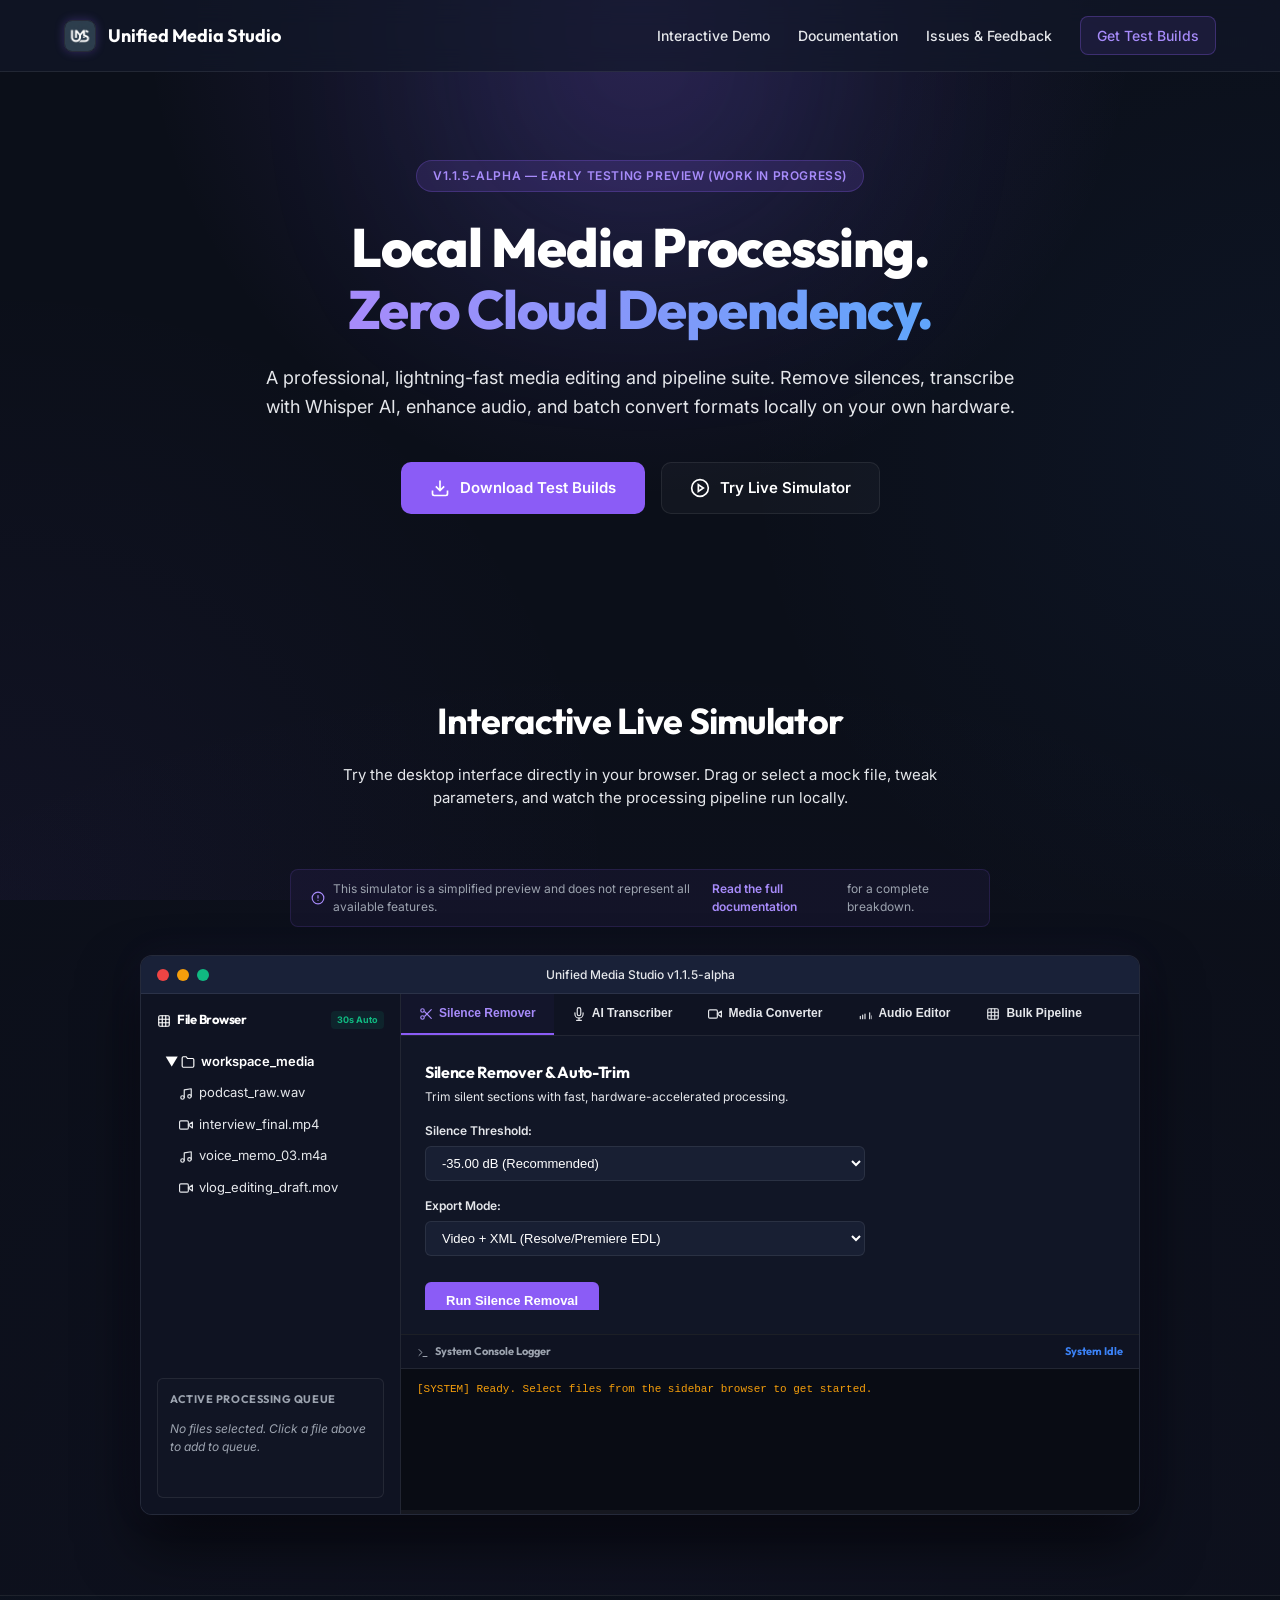
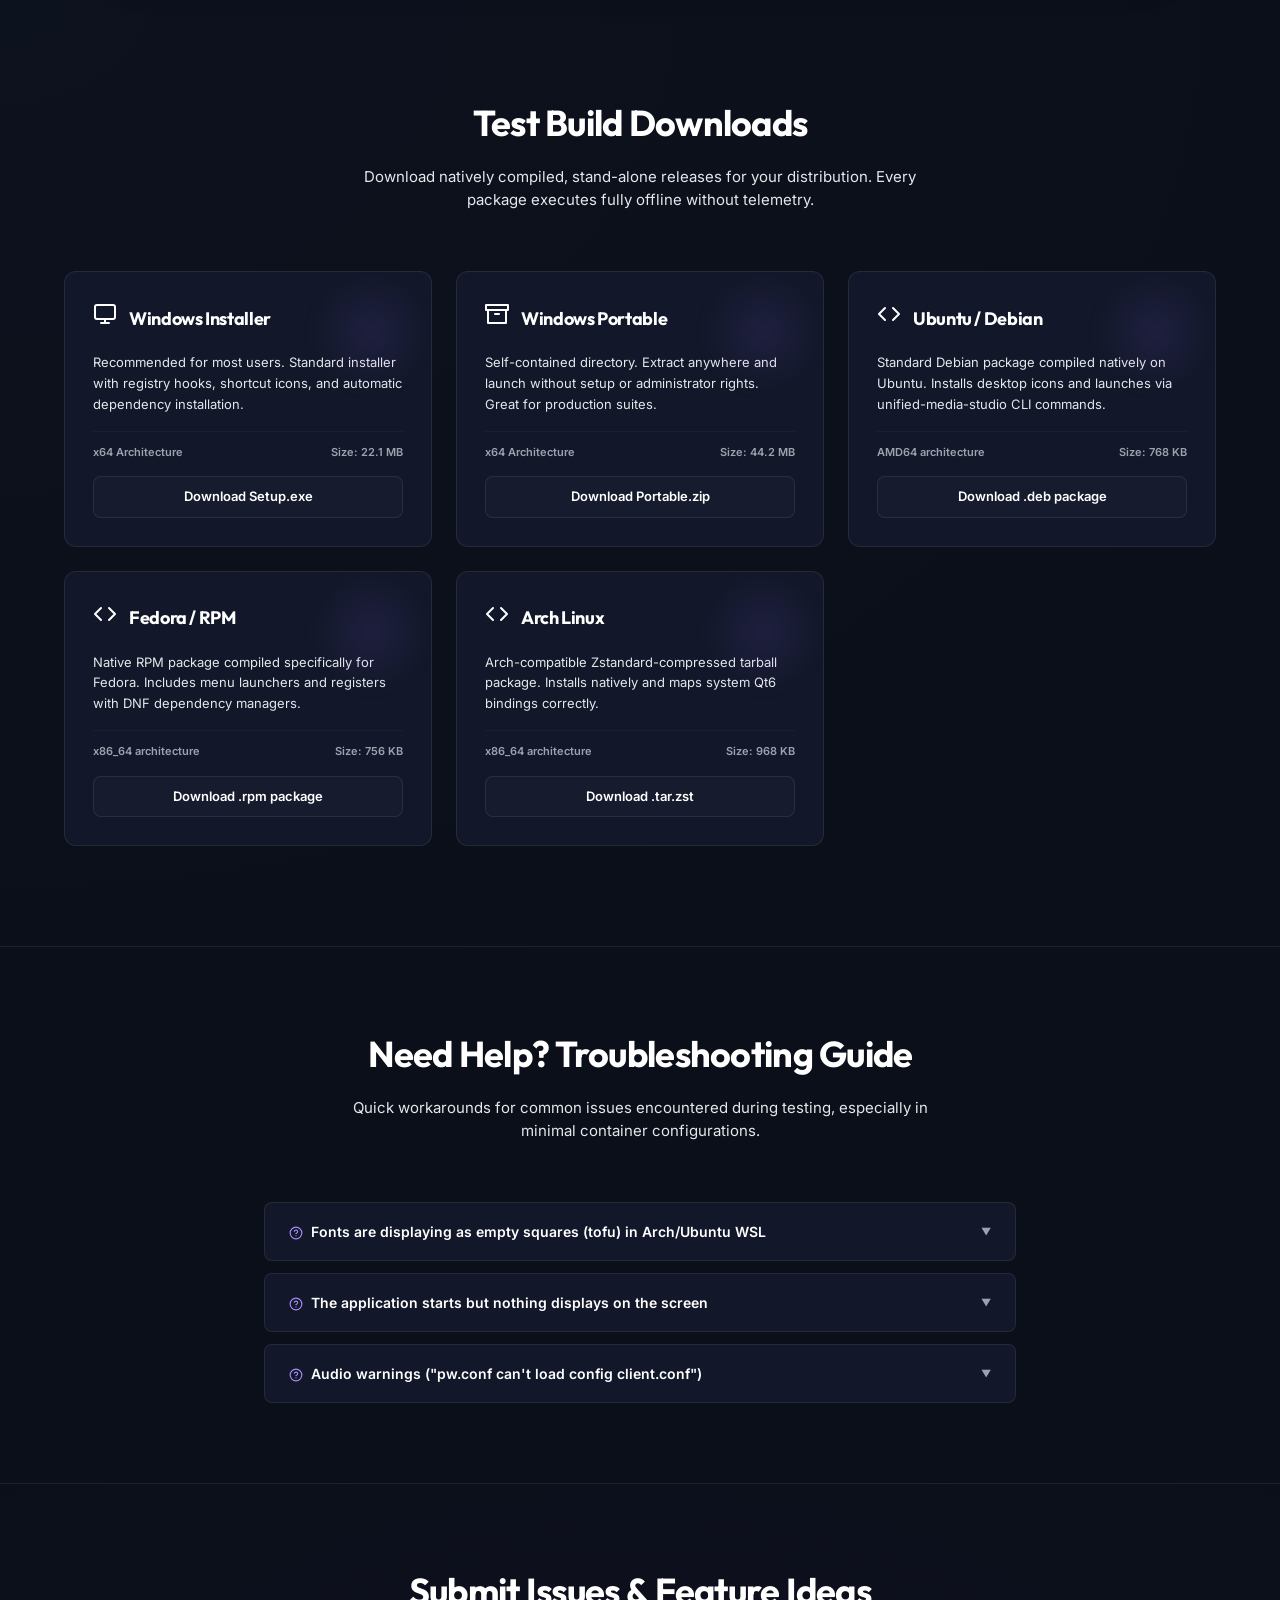
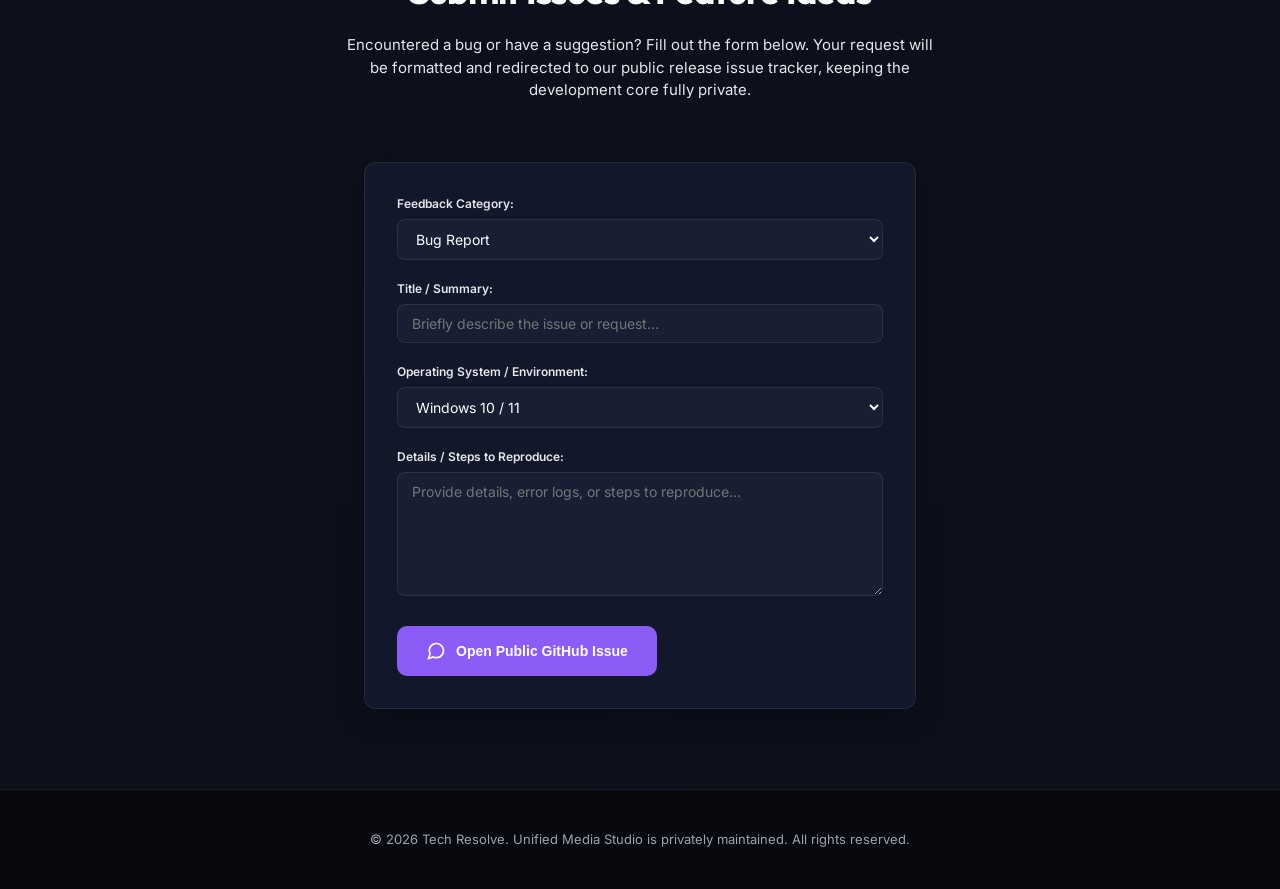
==== commit 825498fe: "Fix Bulk Pipeline tab rendering: correct broken tab nesting and fix flex overflow so step cards are " ====
--- a/index.html
+++ b/index.html
@@ -214,40 +214,186 @@
                   </select>
                 </div>
                 <button class="btn btn-tab-run" onclick="runSimulatedTask('enhance')">Apply Audio enhancement</button>
-            </div>
-
-            <!-- 5. Bulk Pipeline Tab -->
+              </div>
+            </div>
+
+            <!-- 5. Bulk Pipeline -->
             <div id="tab-pipeline" class="tab-content">
               <div class="tab-content-header">
                 <h4>Bulk Processing Pipeline</h4>
-                <p>Build and orchestrate sequential pipelines across your workspace media assets.</p>
-              </div>
-              <div class="settings-form">
-                <div class="form-row">
-                  <label>Configure Processing Blocks:</label>
-                  <div style="display: flex; flex-direction: column; gap: 8px; margin-top: 4px;">
-                    <div class="checkbox-wrapper">
-                      <input type="checkbox" id="pipe-silence" checked>
-                      <span>1. Trim Silences (-35dB threshold)</span>
-                    </div>
-                    <div class="checkbox-wrapper">
-                      <input type="checkbox" id="pipe-transcribe" checked>
-                      <span>2. Transcribe Audio (Whisper Base model)</span>
-                    </div>
-                    <div class="checkbox-wrapper">
-                      <input type="checkbox" id="pipe-enhance">
-                      <span>3. Vocal Enhance (EQ & Noise Reduction)</span>
-                    </div>
-                    <div class="checkbox-wrapper">
-                      <input type="checkbox" id="pipe-convert" checked>
-                      <span>4. Transcode Output Container (MP4 H.264 Preset)</span>
-                    </div>
-                  </div>
-                </div>
-                <button class="btn btn-tab-run" onclick="runSimulatedTask('pipeline')">Execute Bulk Pipeline</button>
-              </div>
-            </div>
-
+                <p>Compose sequential processing steps. Each enabled block runs in order on your selected file.</p>
+              </div>
+              <div class="pipeline-builder">
+
+                <!-- Step 1 -->
+                <div class="pipeline-step" id="pstep-silence">
+                  <div class="pipeline-step-header">
+                    <div class="pipeline-step-left">
+                      <span class="pipeline-step-num">01</span>
+                      <div class="pipeline-step-icon">
+                        <svg width="14" height="14" viewBox="0 0 24 24" fill="none" stroke="currentColor" stroke-width="2" stroke-linecap="round" stroke-linejoin="round"><circle cx="6" cy="6" r="3"/><circle cx="6" cy="18" r="3"/><line x1="9.8" y1="8.2" x2="21" y2="19.4"/><line x1="21" y1="4.6" x2="9.8" y2="15.8"/></svg>
+                      </div>
+                      <div>
+                        <div class="pipeline-step-name">Silence Trimmer</div>
+                        <div class="pipeline-step-desc">Remove dead air using dB threshold detection</div>
+                      </div>
+                    </div>
+                    <label class="pipe-toggle">
+                      <input type="checkbox" id="pipe-silence" checked onchange="updatePipelineStepState('pstep-silence', this.checked)">
+                      <span class="pipe-toggle-track"></span>
+                    </label>
+                  </div>
+                  <div class="pipeline-step-config">
+                    <div class="pipe-config-row">
+                      <span>Threshold</span>
+                      <select id="pipe-silence-thresh">
+                        <option value="-35">-35 dB (Default)</option>
+                        <option value="-40">-40 dB (Aggressive)</option>
+                        <option value="-25">-25 dB (Conservative)</option>
+                      </select>
+                    </div>
+                    <div class="pipe-config-row">
+                      <span>Margin</span>
+                      <select id="pipe-silence-margin">
+                        <option value="0.2">0.2s padding</option>
+                        <option value="0.05">0.05s tight</option>
+                        <option value="0.5">0.5s relaxed</option>
+                      </select>
+                    </div>
+                  </div>
+                </div>
+
+                <div class="pipeline-connector"></div>
+
+                <!-- Step 2 -->
+                <div class="pipeline-step" id="pstep-transcribe">
+                  <div class="pipeline-step-header">
+                    <div class="pipeline-step-left">
+                      <span class="pipeline-step-num">02</span>
+                      <div class="pipeline-step-icon">
+                        <svg width="14" height="14" viewBox="0 0 24 24" fill="none" stroke="currentColor" stroke-width="2" stroke-linecap="round" stroke-linejoin="round"><path d="M12 1a3 3 0 0 0-3 3v8a3 3 0 0 0 6 0V4a3 3 0 0 0-3-3z"/><path d="M19 10v2a7 7 0 0 1-14 0v-2"/><line x1="12" y1="19" x2="12" y2="23"/><line x1="8" y1="23" x2="16" y2="23"/></svg>
+                      </div>
+                      <div>
+                        <div class="pipeline-step-name">AI Transcription</div>
+                        <div class="pipeline-step-desc">Generate subtitles via OpenAI Whisper</div>
+                      </div>
+                    </div>
+                    <label class="pipe-toggle">
+                      <input type="checkbox" id="pipe-transcribe" checked onchange="updatePipelineStepState('pstep-transcribe', this.checked)">
+                      <span class="pipe-toggle-track"></span>
+                    </label>
+                  </div>
+                  <div class="pipeline-step-config">
+                    <div class="pipe-config-row">
+                      <span>Model</span>
+                      <select id="pipe-transcribe-model">
+                        <option value="base">Whisper Base (Fast)</option>
+                        <option value="small">Whisper Small (Balanced)</option>
+                        <option value="medium">Whisper Medium (Accurate)</option>
+                      </select>
+                    </div>
+                    <div class="pipe-config-row">
+                      <span>Output</span>
+                      <select id="pipe-transcribe-fmt">
+                        <option value="srt">.srt subtitles</option>
+                        <option value="txt">Plain .txt transcript</option>
+                        <option value="vtt">WebVTT .vtt</option>
+                      </select>
+                    </div>
+                  </div>
+                </div>
+
+                <div class="pipeline-connector"></div>
+
+                <!-- Step 3 -->
+                <div class="pipeline-step pipeline-step-disabled" id="pstep-enhance">
+                  <div class="pipeline-step-header">
+                    <div class="pipeline-step-left">
+                      <span class="pipeline-step-num">03</span>
+                      <div class="pipeline-step-icon">
+                        <svg width="14" height="14" viewBox="0 0 24 24" fill="none" stroke="currentColor" stroke-width="2" stroke-linecap="round" stroke-linejoin="round"><path d="M12 20v-8m-4 8v-6m-4 6v-4m16 4v-10m4 10v-5"/></svg>
+                      </div>
+                      <div>
+                        <div class="pipeline-step-name">Audio Mastering</div>
+                        <div class="pipeline-step-desc">Denoise vocals, apply EQ and loudness normalization</div>
+                      </div>
+                    </div>
+                    <label class="pipe-toggle">
+                      <input type="checkbox" id="pipe-enhance" onchange="updatePipelineStepState('pstep-enhance', this.checked)">
+                      <span class="pipe-toggle-track"></span>
+                    </label>
+                  </div>
+                  <div class="pipeline-step-config">
+                    <div class="pipe-config-row">
+                      <span>Profile</span>
+                      <select id="pipe-enhance-profile">
+                        <option value="voice">Voice Clarity</option>
+                        <option value="podcast">Podcast (Heavy NR)</option>
+                        <option value="music">Music Master</option>
+                      </select>
+                    </div>
+                    <div class="pipe-config-row">
+                      <span>Loudness</span>
+                      <select id="pipe-enhance-lufs">
+                        <option value="-16">-16 LUFS (Podcast)</option>
+                        <option value="-14">-14 LUFS (YouTube)</option>
+                        <option value="-23">-23 LUFS (Broadcast)</option>
+                      </select>
+                    </div>
+                  </div>
+                </div>
+
+                <div class="pipeline-connector"></div>
+
+                <!-- Step 4 -->
+                <div class="pipeline-step" id="pstep-convert">
+                  <div class="pipeline-step-header">
+                    <div class="pipeline-step-left">
+                      <span class="pipeline-step-num">04</span>
+                      <div class="pipeline-step-icon">
+                        <svg width="14" height="14" viewBox="0 0 24 24" fill="none" stroke="currentColor" stroke-width="2" stroke-linecap="round" stroke-linejoin="round"><polygon points="23 7 16 12 23 17 23 7"/><rect x="1" y="5" width="15" height="14" rx="2" ry="2"/></svg>
+                      </div>
+                      <div>
+                        <div class="pipeline-step-name">Container Transcode</div>
+                        <div class="pipeline-step-desc">Re-encode and mux into final output format</div>
+                      </div>
+                    </div>
+                    <label class="pipe-toggle">
+                      <input type="checkbox" id="pipe-convert" checked onchange="updatePipelineStepState('pstep-convert', this.checked)">
+                      <span class="pipe-toggle-track"></span>
+                    </label>
+                  </div>
+                  <div class="pipeline-step-config">
+                    <div class="pipe-config-row">
+                      <span>Codec</span>
+                      <select id="pipe-convert-codec">
+                        <option value="h264">H.264 / MP4 (Universal)</option>
+                        <option value="h265">H.265 / MP4 (Efficient)</option>
+                        <option value="prores">ProRes / MOV (Editing)</option>
+                        <option value="dnxhd">DNxHD / MOV (Avid)</option>
+                      </select>
+                    </div>
+                    <div class="pipe-config-row">
+                      <span>Resolution</span>
+                      <select id="pipe-convert-res">
+                        <option value="source">Keep Source</option>
+                        <option value="1080p">1080p</option>
+                        <option value="720p">720p</option>
+                        <option value="4k">4K UHD</option>
+                      </select>
+                    </div>
+                  </div>
+                </div>
+
+              </div>
+              <div class="pipeline-run-row">
+                <span class="pipeline-step-count" id="pipeline-active-count">3 of 4 steps active</span>
+                <button class="btn btn-tab-run" onclick="runSimulatedTask('pipeline')">
+                  <svg width="13" height="13" viewBox="0 0 24 24" fill="none" stroke="currentColor" stroke-width="2" stroke-linecap="round" stroke-linejoin="round" style="vertical-align: middle; margin-right: 6px;"><polygon points="5 3 19 12 5 21 5 3"/></svg>
+                  Execute Pipeline
+                </button>
+              </div>
+            </div>
           </div>
 
           <!-- Bottom Console/Log Area -->
--- a/index.css
+++ b/index.css
@@ -532,17 +532,23 @@
 .tab-content-container {
   flex: 1;
   padding: 24px;
+  display: flex;
+  flex-direction: column;
+  overflow: hidden;
+  min-height: 0;
 }
 
 .tab-content {
   display: none;
   flex-direction: column;
   gap: 16px;
-  height: 100%;
+  min-height: 0;
+  overflow: hidden;
 }
 
 .tab-content.active {
   display: flex;
+  overflow-y: auto;
 }
 
 .tab-content-header h4 {
@@ -607,6 +613,206 @@
 .btn-tab-run:hover {
   background: var(--accent-purple-hover);
   box-shadow: 0 0 15px rgba(139, 92, 246, 0.3);
+}
+
+/* --- Pipeline Builder --- */
+.pipeline-builder {
+  display: flex;
+  flex-direction: column;
+  gap: 0;
+  overflow-y: auto;
+  max-height: 260px;
+  padding-right: 4px;
+}
+
+.pipeline-step {
+  background: rgba(255, 255, 255, 0.03);
+  border: 1px solid var(--border-color);
+  border-radius: 8px;
+  overflow: hidden;
+  transition: border-color 0.2s ease, opacity 0.2s ease;
+}
+
+.pipeline-step:hover {
+  border-color: rgba(139, 92, 246, 0.35);
+}
+
+.pipeline-step-disabled {
+  opacity: 0.45;
+}
+
+.pipeline-step-disabled .pipeline-step-config {
+  pointer-events: none;
+}
+
+.pipeline-step-header {
+  display: flex;
+  align-items: center;
+  justify-content: space-between;
+  padding: 10px 14px;
+  gap: 10px;
+}
+
+.pipeline-step-left {
+  display: flex;
+  align-items: center;
+  gap: 10px;
+  flex: 1;
+  min-width: 0;
+}
+
+.pipeline-step-num {
+  font-size: 10px;
+  font-weight: 700;
+  color: var(--text-muted);
+  font-family: var(--font-mono);
+  flex-shrink: 0;
+  width: 18px;
+}
+
+.pipeline-step-icon {
+  width: 28px;
+  height: 28px;
+  background: rgba(139, 92, 246, 0.1);
+  border: 1px solid rgba(139, 92, 246, 0.2);
+  border-radius: 6px;
+  display: flex;
+  align-items: center;
+  justify-content: center;
+  flex-shrink: 0;
+  color: var(--accent-purple-hover);
+}
+
+.pipeline-step-name {
+  font-size: 12px;
+  font-weight: 600;
+  color: white;
+  white-space: nowrap;
+  overflow: hidden;
+  text-overflow: ellipsis;
+}
+
+.pipeline-step-desc {
+  font-size: 10px;
+  color: var(--text-muted);
+  margin-top: 1px;
+  white-space: nowrap;
+  overflow: hidden;
+  text-overflow: ellipsis;
+}
+
+.pipeline-step-config {
+  display: flex;
+  gap: 8px;
+  padding: 0 14px 10px 14px;
+  flex-wrap: wrap;
+}
+
+.pipe-config-row {
+  display: flex;
+  align-items: center;
+  gap: 6px;
+  font-size: 10px;
+  color: var(--text-muted);
+  flex: 1;
+  min-width: 110px;
+}
+
+.pipe-config-row select {
+  background: #181f33;
+  border: 1px solid var(--border-color);
+  color: var(--text-secondary);
+  padding: 3px 6px;
+  border-radius: 4px;
+  font-size: 10px;
+  outline: none;
+  flex: 1;
+}
+
+.pipeline-connector {
+  width: 2px;
+  height: 10px;
+  background: var(--border-color);
+  margin: 0 auto;
+  position: relative;
+}
+
+.pipeline-connector::after {
+  content: '';
+  position: absolute;
+  bottom: -3px;
+  left: 50%;
+  transform: translateX(-50%);
+  border-left: 4px solid transparent;
+  border-right: 4px solid transparent;
+  border-top: 4px solid var(--border-color);
+}
+
+/* Toggle switch */
+.pipe-toggle {
+  position: relative;
+  cursor: pointer;
+  flex-shrink: 0;
+}
+
+.pipe-toggle input {
+  opacity: 0;
+  width: 0;
+  height: 0;
+  position: absolute;
+}
+
+.pipe-toggle-track {
+  display: block;
+  width: 32px;
+  height: 18px;
+  background: rgba(255, 255, 255, 0.1);
+  border-radius: 99px;
+  border: 1px solid var(--border-color);
+  position: relative;
+  transition: background 0.2s ease;
+}
+
+.pipe-toggle-track::after {
+  content: '';
+  position: absolute;
+  top: 2px;
+  left: 2px;
+  width: 12px;
+  height: 12px;
+  border-radius: 50%;
+  background: var(--text-muted);
+  transition: transform 0.2s ease, background 0.2s ease;
+}
+
+.pipe-toggle input:checked + .pipe-toggle-track {
+  background: rgba(139, 92, 246, 0.35);
+  border-color: var(--accent-purple);
+}
+
+.pipe-toggle input:checked + .pipe-toggle-track::after {
+  transform: translateX(14px);
+  background: var(--accent-purple-hover);
+}
+
+/* Pipeline run footer */
+.pipeline-run-row {
+  display: flex;
+  align-items: center;
+  justify-content: space-between;
+  padding-top: 10px;
+  gap: 12px;
+  flex-wrap: wrap;
+}
+
+.pipeline-step-count {
+  font-size: 11px;
+  color: var(--text-muted);
+  font-family: var(--font-mono);
+}
+
+.btn-tab-run svg {
+  vertical-align: middle;
 }
 
 /* App Console Logger */
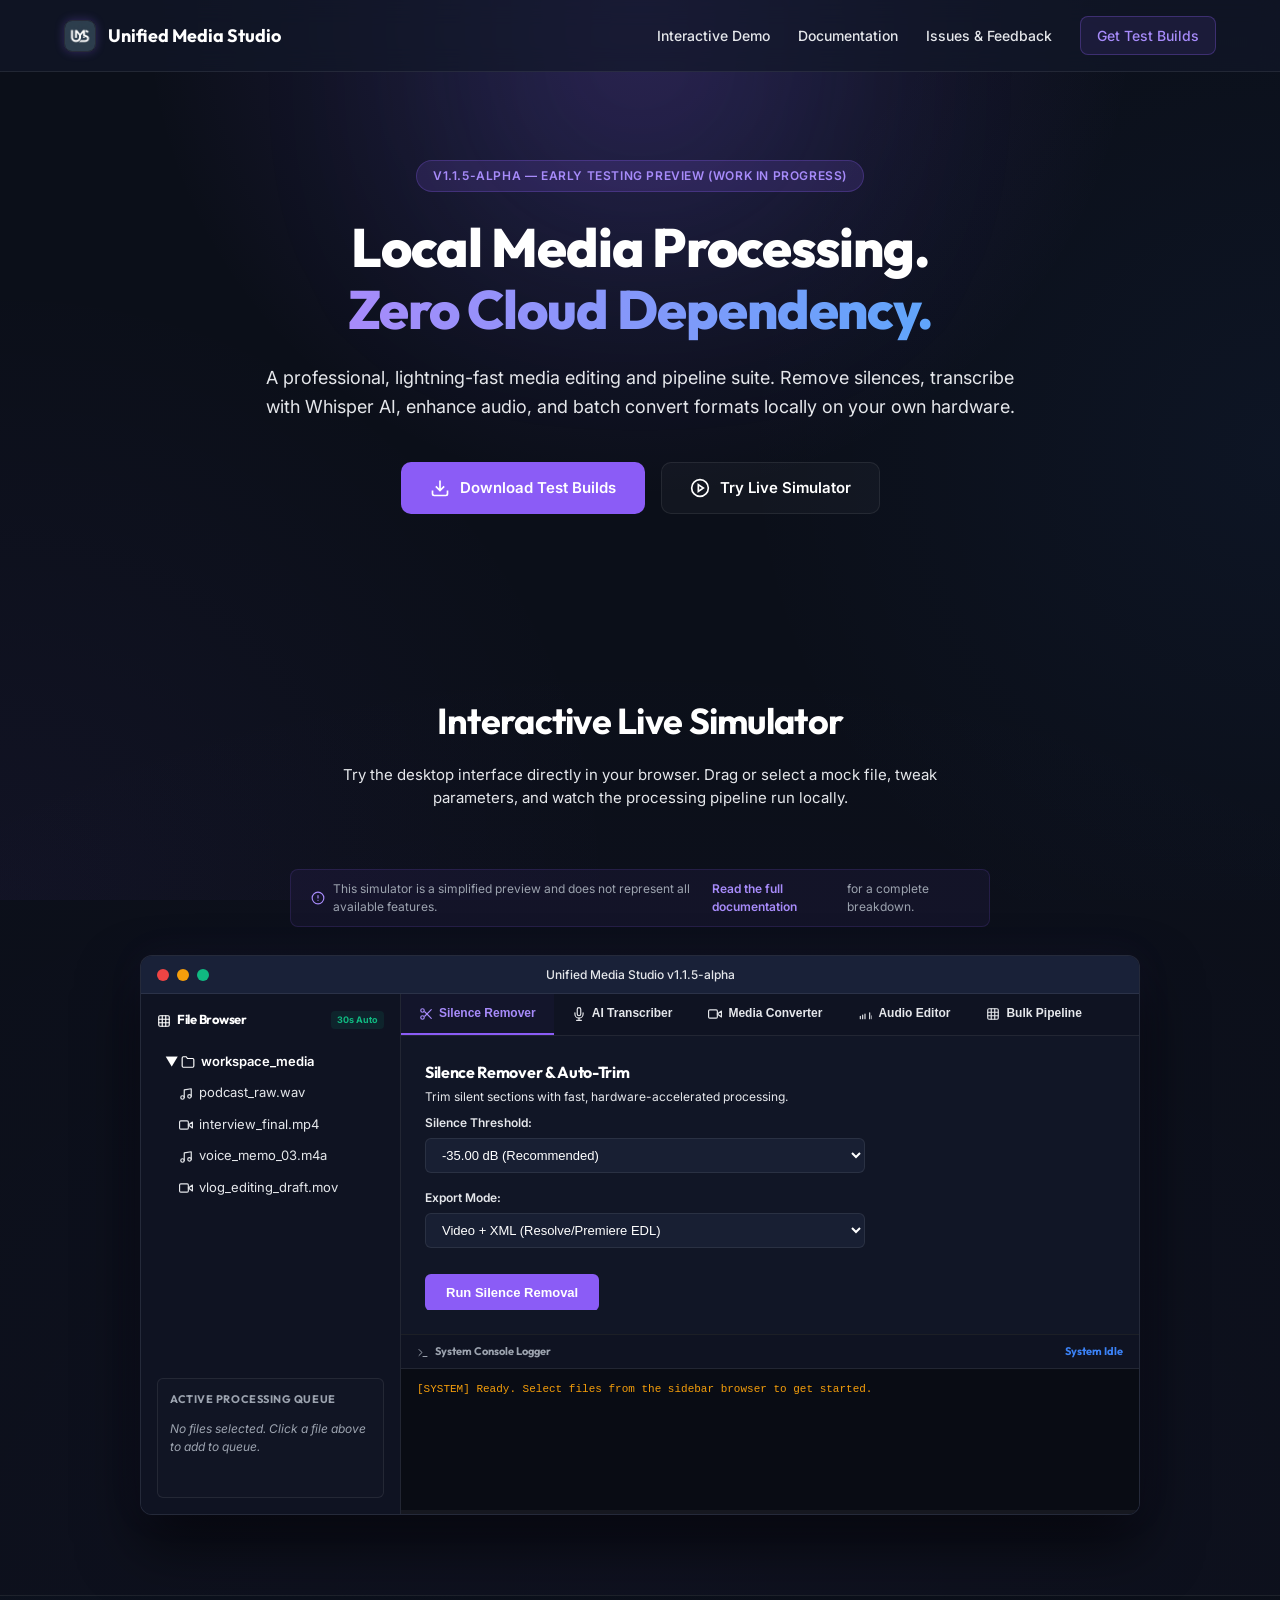
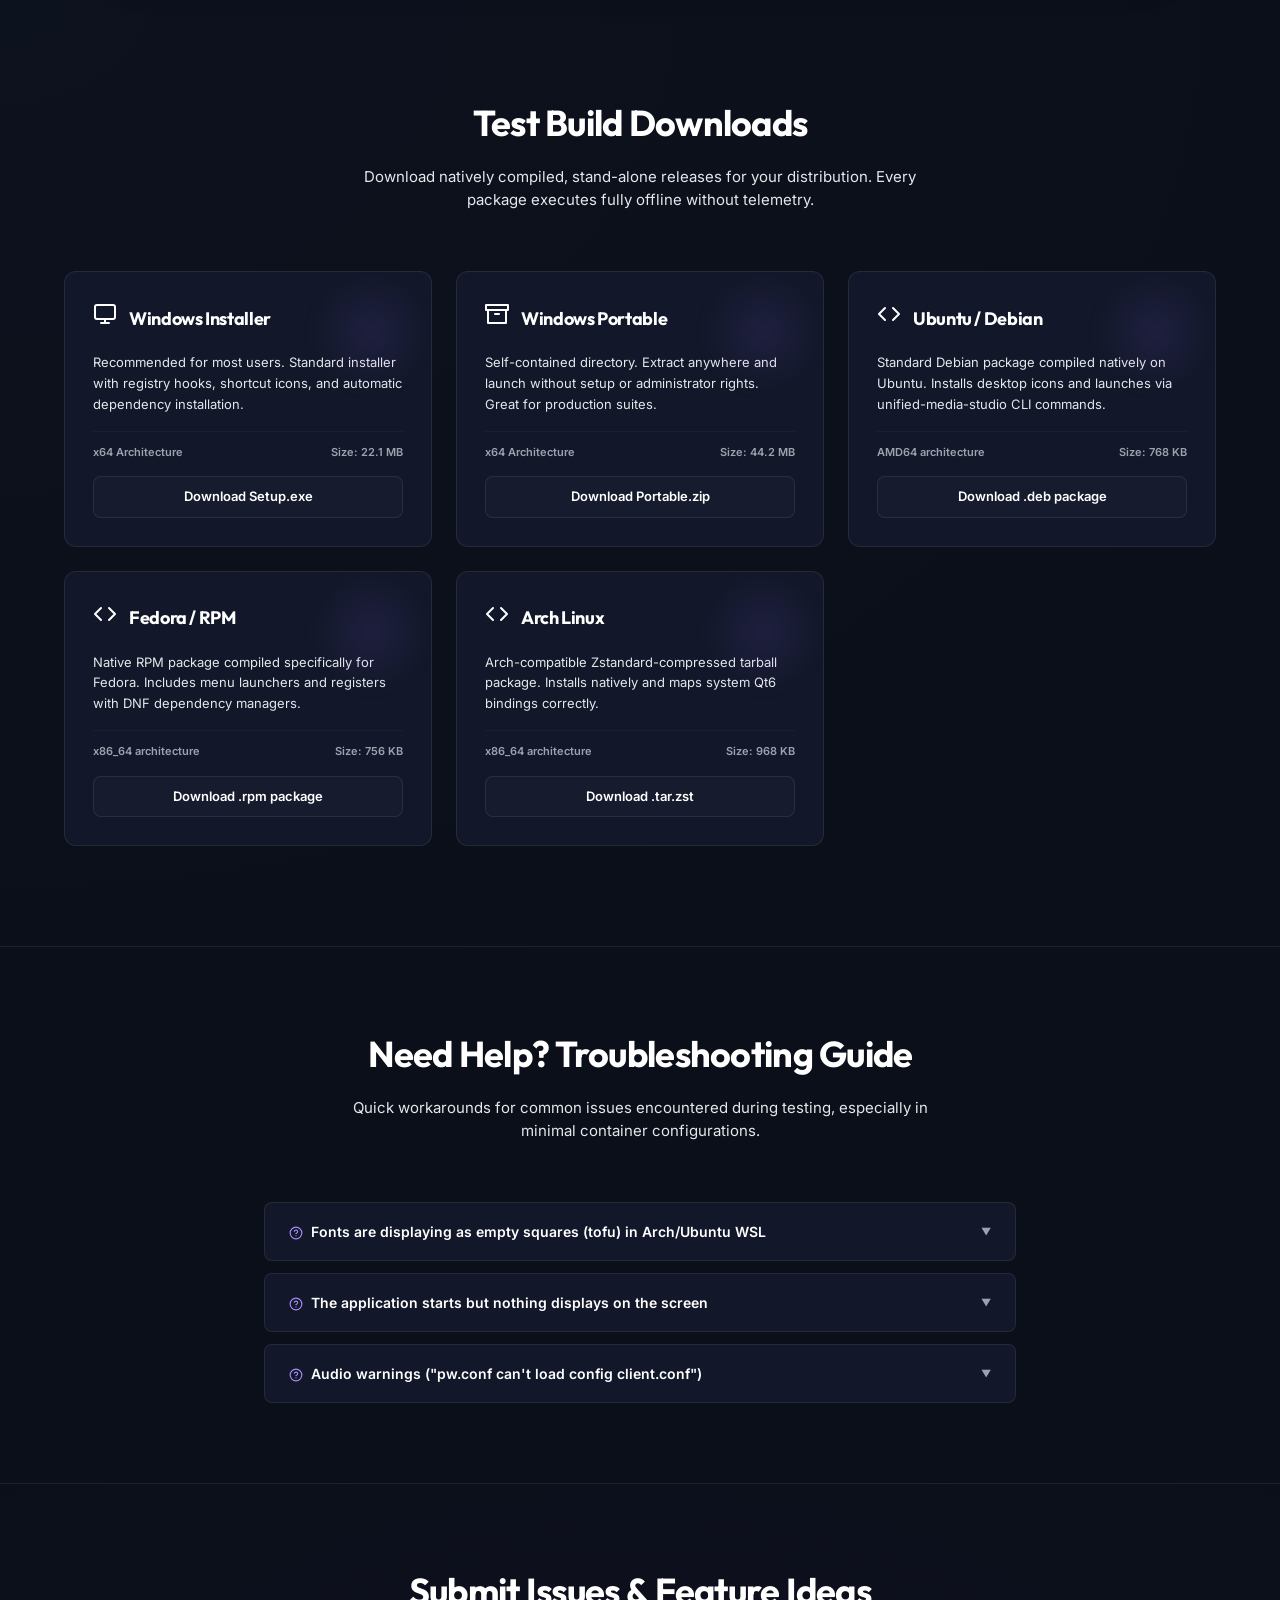
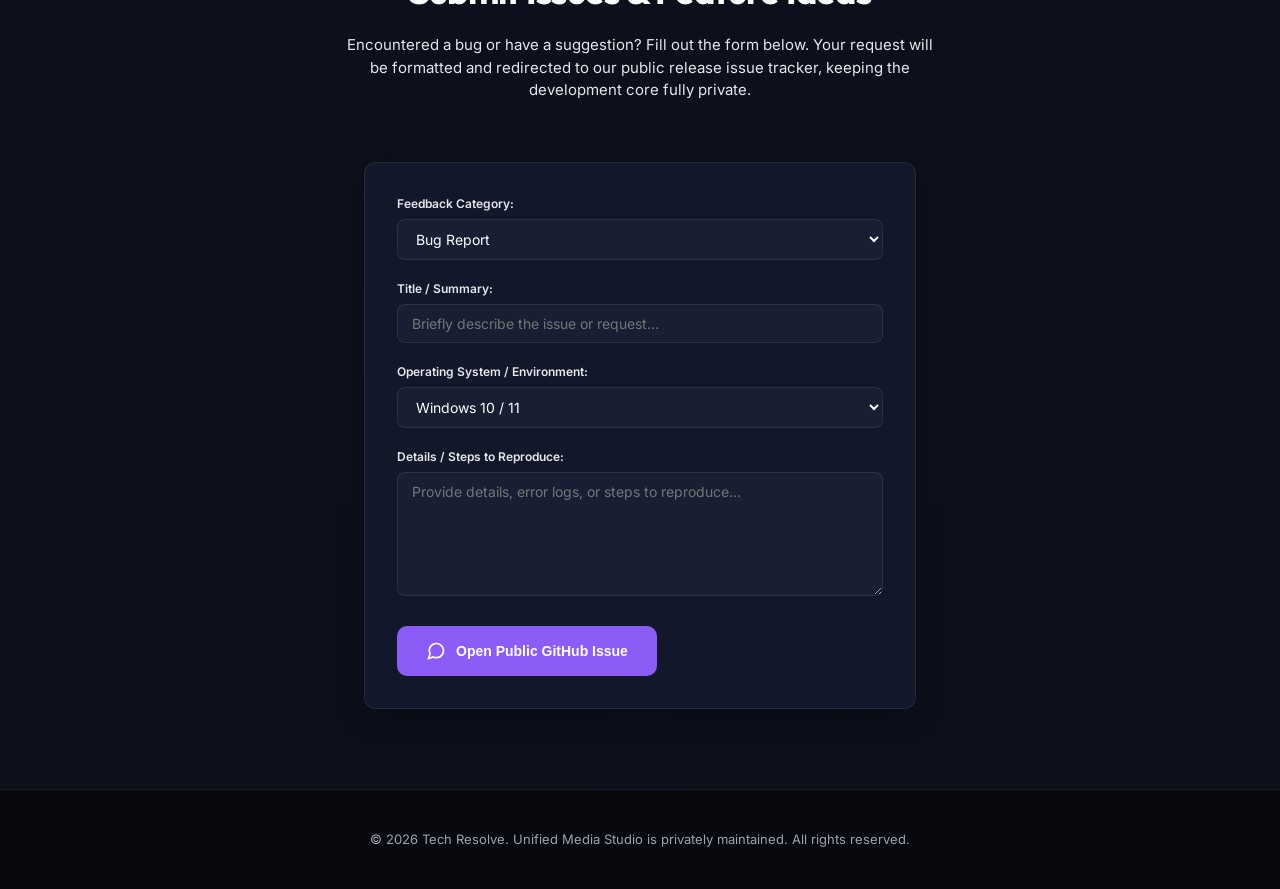
==== commit 93ef1c58: "Update logo to new UMS monogram and fix all download links to real v1.1.5-alpha GitHub release URLs" ====
--- a/index.html
+++ b/index.html
@@ -436,7 +436,7 @@
           <span>x64 Architecture</span>
           <span>Size: 22.1 MB</span>
         </div>
-        <a href="downloads/UnifiedMediaStudio_v1.1.5-alpha-Setup-Windows.exe" class="btn btn-download">
+        <a href="https://github.com/tarzo-codes/unified-media-studio/releases/download/v1.1.5-alpha/UnifiedMediaStudio_v1.1.5-alpha-Setup-Windows.exe" class="btn btn-download" target="_blank" rel="noopener">
           Download Setup.exe
         </a>
       </div>
@@ -453,7 +453,7 @@
           <span>x64 Architecture</span>
           <span>Size: 44.2 MB</span>
         </div>
-        <a href="downloads/UnifiedMediaStudio_v1.1.5-alpha-Portable.zip" class="btn btn-download">
+        <a href="https://github.com/tarzo-codes/unified-media-studio/releases/download/v1.1.5-alpha/UnifiedMediaStudio_v1.1.5-alpha-Portable.zip" class="btn btn-download" target="_blank" rel="noopener">
           Download Portable.zip
         </a>
       </div>
@@ -470,7 +470,7 @@
           <span>AMD64 architecture</span>
           <span>Size: 768 KB</span>
         </div>
-        <a href="downloads/UnifiedMediaStudio_v1.1.5-alpha-Linux-x64.deb" class="btn btn-download">
+        <a href="https://github.com/tarzo-codes/unified-media-studio/releases/download/v1.1.5-alpha/UnifiedMediaStudio_v1.1.5-alpha-Linux-x64.deb" class="btn btn-download" target="_blank" rel="noopener">
           Download .deb package
         </a>
       </div>
@@ -487,7 +487,7 @@
           <span>x86_64 architecture</span>
           <span>Size: 756 KB</span>
         </div>
-        <a href="downloads/UnifiedMediaStudio_v1.1.5-alpha-Linux-x64.rpm" class="btn btn-download">
+        <a href="https://github.com/tarzo-codes/unified-media-studio/releases/download/v1.1.5-alpha/UnifiedMediaStudio_v1.1.5-alpha-Linux-x64.rpm" class="btn btn-download" target="_blank" rel="noopener">
           Download .rpm package
         </a>
       </div>
@@ -504,7 +504,7 @@
           <span>x86_64 architecture</span>
           <span>Size: 968 KB</span>
         </div>
-        <a href="downloads/UnifiedMediaStudio_v1.1.5-alpha-Arch-x64.pkg.tar.zst" class="btn btn-download">
+        <a href="https://github.com/tarzo-codes/unified-media-studio/releases/download/v1.1.5-alpha/UnifiedMediaStudio_v1.1.5-alpha-Arch-x64.pkg.tar.zst" class="btn btn-download" target="_blank" rel="noopener">
           Download .tar.zst
         </a>
       </div>
--- a/index.css
+++ b/index.css
@@ -541,7 +541,8 @@
 .tab-content {
   display: none;
   flex-direction: column;
-  gap: 16px;
+  gap: 8px;
+  flex: 1;
   min-height: 0;
   overflow: hidden;
 }
@@ -620,17 +621,17 @@
   display: flex;
   flex-direction: column;
   gap: 0;
+  flex: 1;
   overflow-y: auto;
-  max-height: 260px;
-  padding-right: 4px;
+  min-height: 0;
 }
 
 .pipeline-step {
   background: rgba(255, 255, 255, 0.03);
   border: 1px solid var(--border-color);
   border-radius: 8px;
-  overflow: hidden;
   transition: border-color 0.2s ease, opacity 0.2s ease;
+  flex-shrink: 0;
 }
 
 .pipeline-step:hover {
@@ -649,8 +650,9 @@
   display: flex;
   align-items: center;
   justify-content: space-between;
-  padding: 10px 14px;
+  padding: 8px 14px;
   gap: 10px;
+  cursor: default;
 }
 
 .pipeline-step-left {
@@ -702,10 +704,17 @@
 }
 
 .pipeline-step-config {
-  display: flex;
+  display: none;
   gap: 8px;
   padding: 0 14px 10px 14px;
   flex-wrap: wrap;
+  border-top: 1px solid var(--border-color);
+  padding-top: 8px;
+  margin-top: 2px;
+}
+
+.pipeline-step:hover .pipeline-step-config {
+  display: flex;
 }
 
 .pipe-config-row {
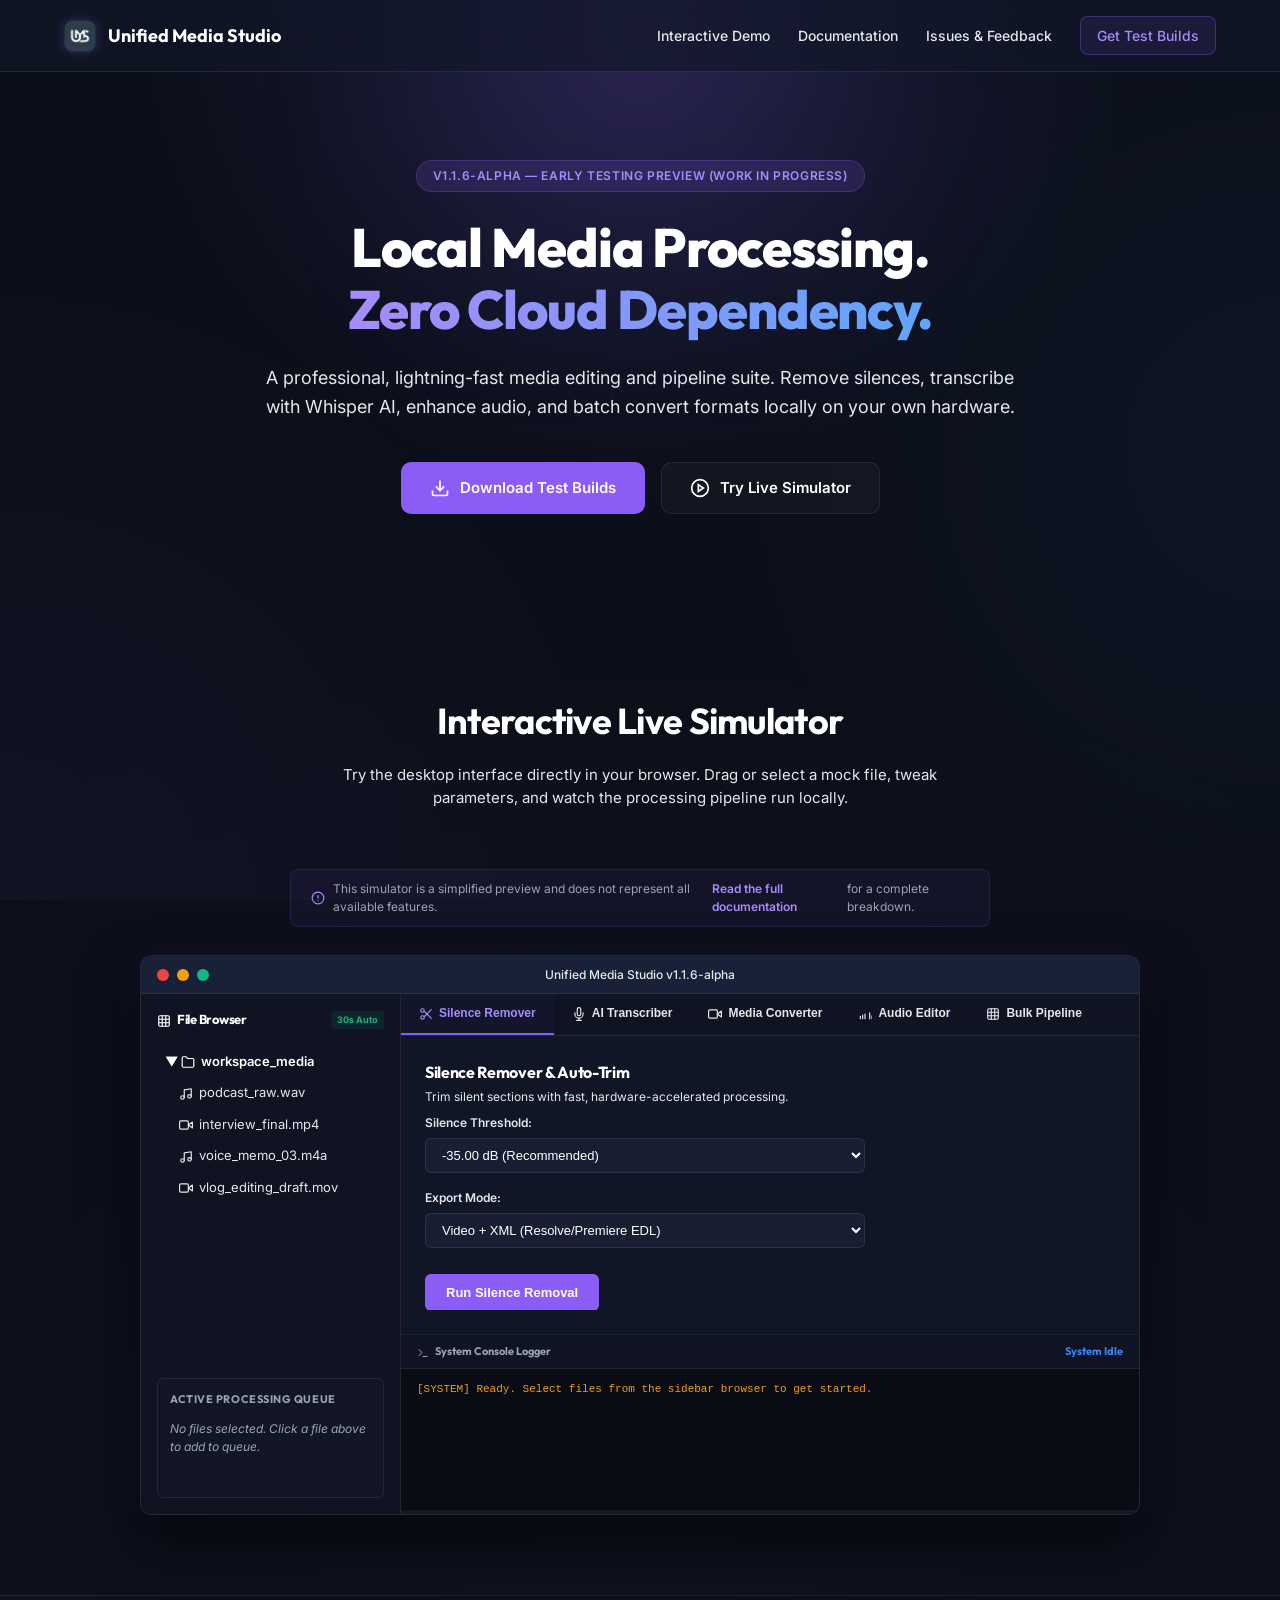
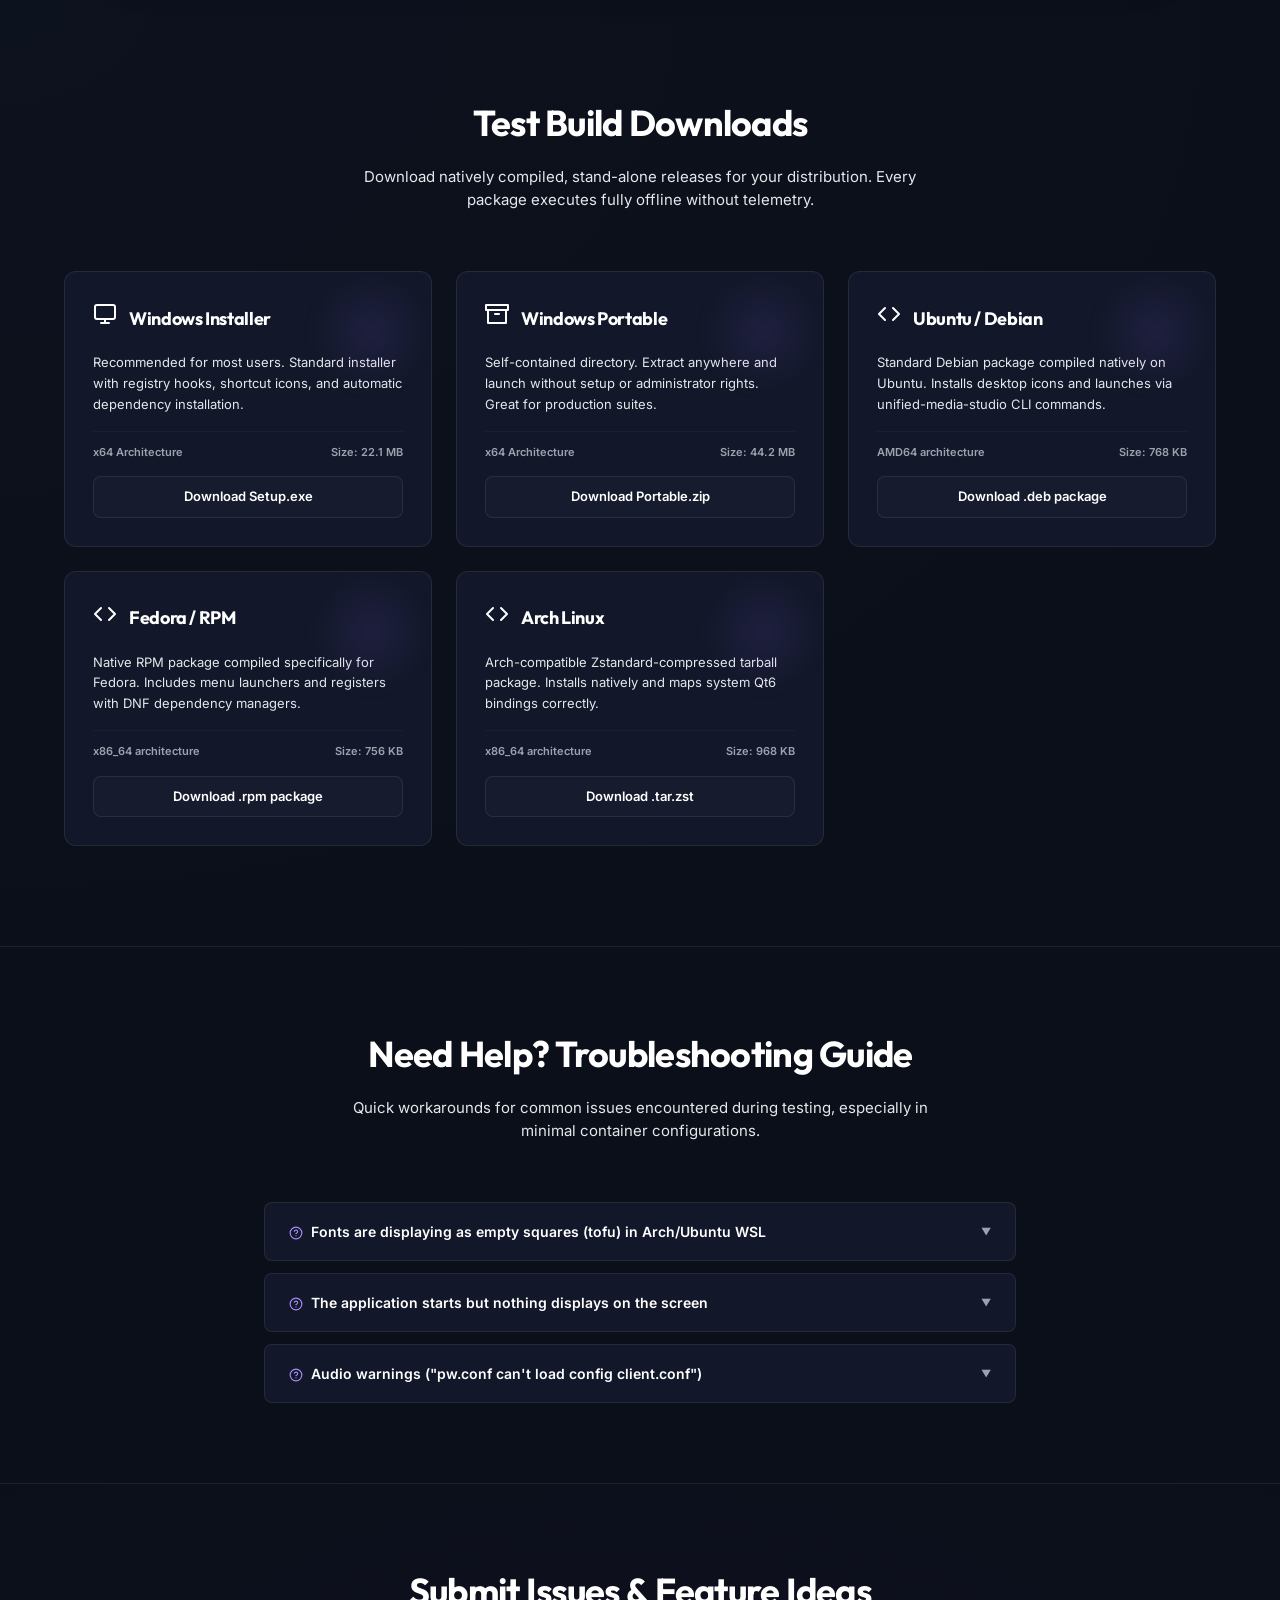
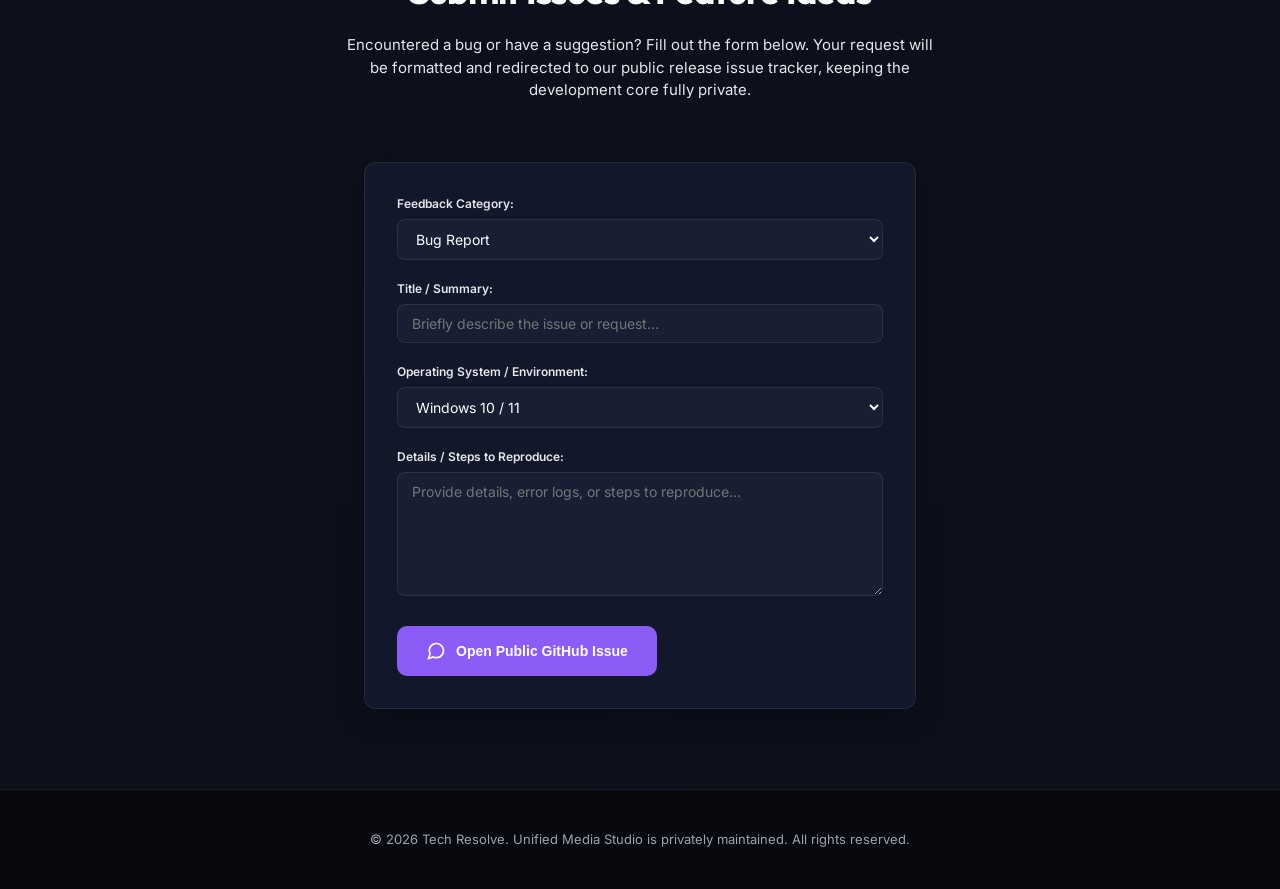
==== commit 13625b37: "docs: update website download links and version badges to 1.1.6-alpha" ====
--- a/index.html
+++ b/index.html
@@ -40,7 +40,7 @@
   <header class="hero-section">
     <div class="hero-glow"></div>
     <div class="hero-container">
-      <div class="badge">v1.1.5-alpha — Early Testing Preview (Work in Progress)</div>
+      <div class="badge">v1.1.6-alpha — Early Testing Preview (Work in Progress)</div>
       <h1>Local Media Processing.<br><span class="gradient-text">Zero Cloud Dependency.</span></h1>
       <p class="hero-subtitle">
         A professional, lightning-fast media editing and pipeline suite. Remove silences, transcribe with Whisper AI, enhance audio, and batch convert formats locally on your own hardware.
@@ -78,7 +78,7 @@
           <span class="control-dot minimize"></span>
           <span class="control-dot maximize"></span>
         </div>
-        <div class="window-title">Unified Media Studio v1.1.5-alpha</div>
+        <div class="window-title">Unified Media Studio v1.1.6-alpha</div>
         <div class="window-spacer"></div>
       </div>
 
@@ -436,7 +436,7 @@
           <span>x64 Architecture</span>
           <span>Size: 22.1 MB</span>
         </div>
-        <a href="https://github.com/tarzo-codes/unified-media-studio/releases/download/v1.1.5-alpha/UnifiedMediaStudio_v1.1.5-alpha-Setup-Windows.exe" class="btn btn-download" target="_blank" rel="noopener">
+        <a href="https://github.com/tarzo-codes/unified-media-studio-releases/releases/download/v1.1.6-alpha/UnifiedMediaStudio_v1.1.6-alpha-Setup-Windows.exe" class="btn btn-download" target="_blank" rel="noopener">
           Download Setup.exe
         </a>
       </div>
@@ -453,7 +453,7 @@
           <span>x64 Architecture</span>
           <span>Size: 44.2 MB</span>
         </div>
-        <a href="https://github.com/tarzo-codes/unified-media-studio/releases/download/v1.1.5-alpha/UnifiedMediaStudio_v1.1.5-alpha-Portable.zip" class="btn btn-download" target="_blank" rel="noopener">
+        <a href="https://github.com/tarzo-codes/unified-media-studio-releases/releases/download/v1.1.6-alpha/UnifiedMediaStudio_v1.1.6-alpha-Portable.zip" class="btn btn-download" target="_blank" rel="noopener">
           Download Portable.zip
         </a>
       </div>
@@ -470,7 +470,7 @@
           <span>AMD64 architecture</span>
           <span>Size: 768 KB</span>
         </div>
-        <a href="https://github.com/tarzo-codes/unified-media-studio/releases/download/v1.1.5-alpha/UnifiedMediaStudio_v1.1.5-alpha-Linux-x64.deb" class="btn btn-download" target="_blank" rel="noopener">
+        <a href="https://github.com/tarzo-codes/unified-media-studio-releases/releases/download/v1.1.6-alpha/UnifiedMediaStudio_v1.1.6-alpha-Linux-x64.deb" class="btn btn-download" target="_blank" rel="noopener">
           Download .deb package
         </a>
       </div>
@@ -487,7 +487,7 @@
           <span>x86_64 architecture</span>
           <span>Size: 756 KB</span>
         </div>
-        <a href="https://github.com/tarzo-codes/unified-media-studio/releases/download/v1.1.5-alpha/UnifiedMediaStudio_v1.1.5-alpha-Linux-x64.rpm" class="btn btn-download" target="_blank" rel="noopener">
+        <a href="https://github.com/tarzo-codes/unified-media-studio-releases/releases/download/v1.1.6-alpha/UnifiedMediaStudio_v1.1.6-alpha-Linux-x64.rpm" class="btn btn-download" target="_blank" rel="noopener">
           Download .rpm package
         </a>
       </div>
@@ -504,7 +504,7 @@
           <span>x86_64 architecture</span>
           <span>Size: 968 KB</span>
         </div>
-        <a href="https://github.com/tarzo-codes/unified-media-studio/releases/download/v1.1.5-alpha/UnifiedMediaStudio_v1.1.5-alpha-Arch-x64.pkg.tar.zst" class="btn btn-download" target="_blank" rel="noopener">
+        <a href="https://github.com/tarzo-codes/unified-media-studio-releases/releases/download/v1.1.6-alpha/UnifiedMediaStudio_v1.1.6-alpha-Arch-x64.pkg.tar.zst" class="btn btn-download" target="_blank" rel="noopener">
           Download .tar.zst
         </a>
       </div>
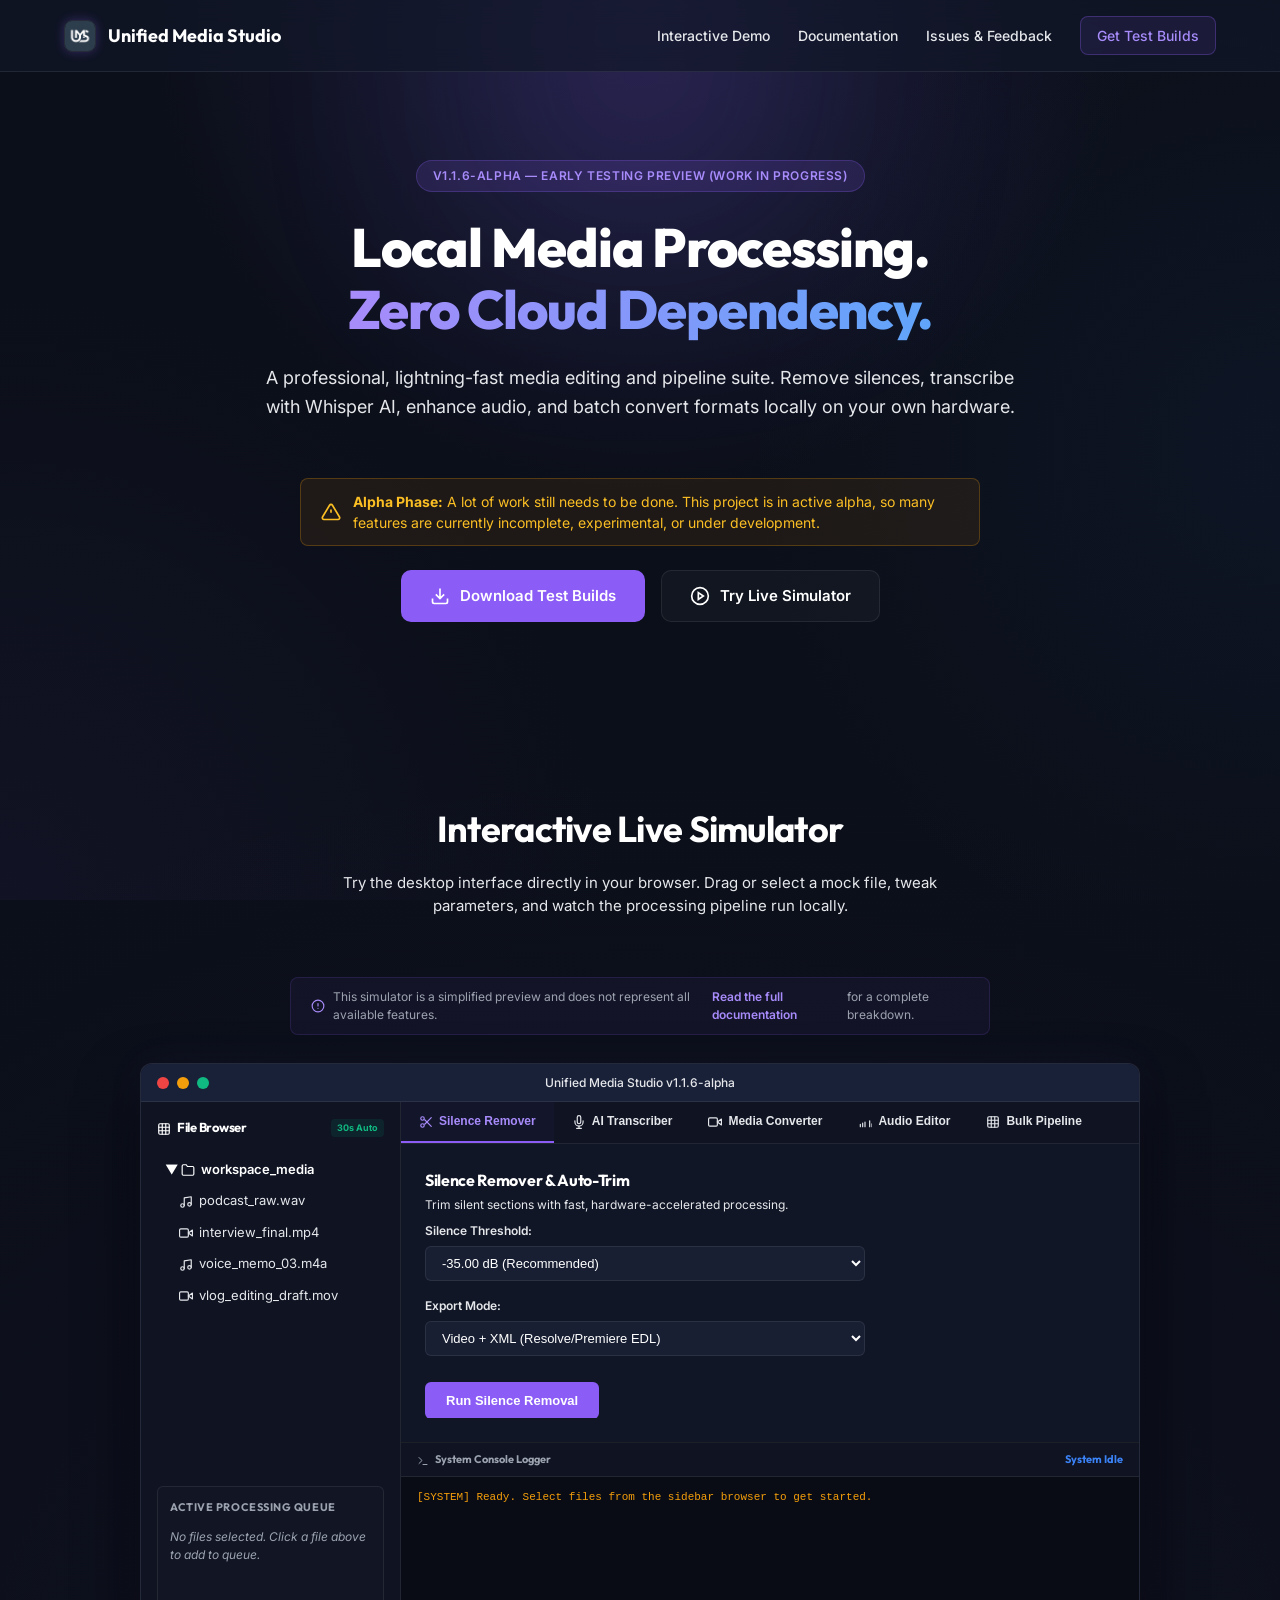
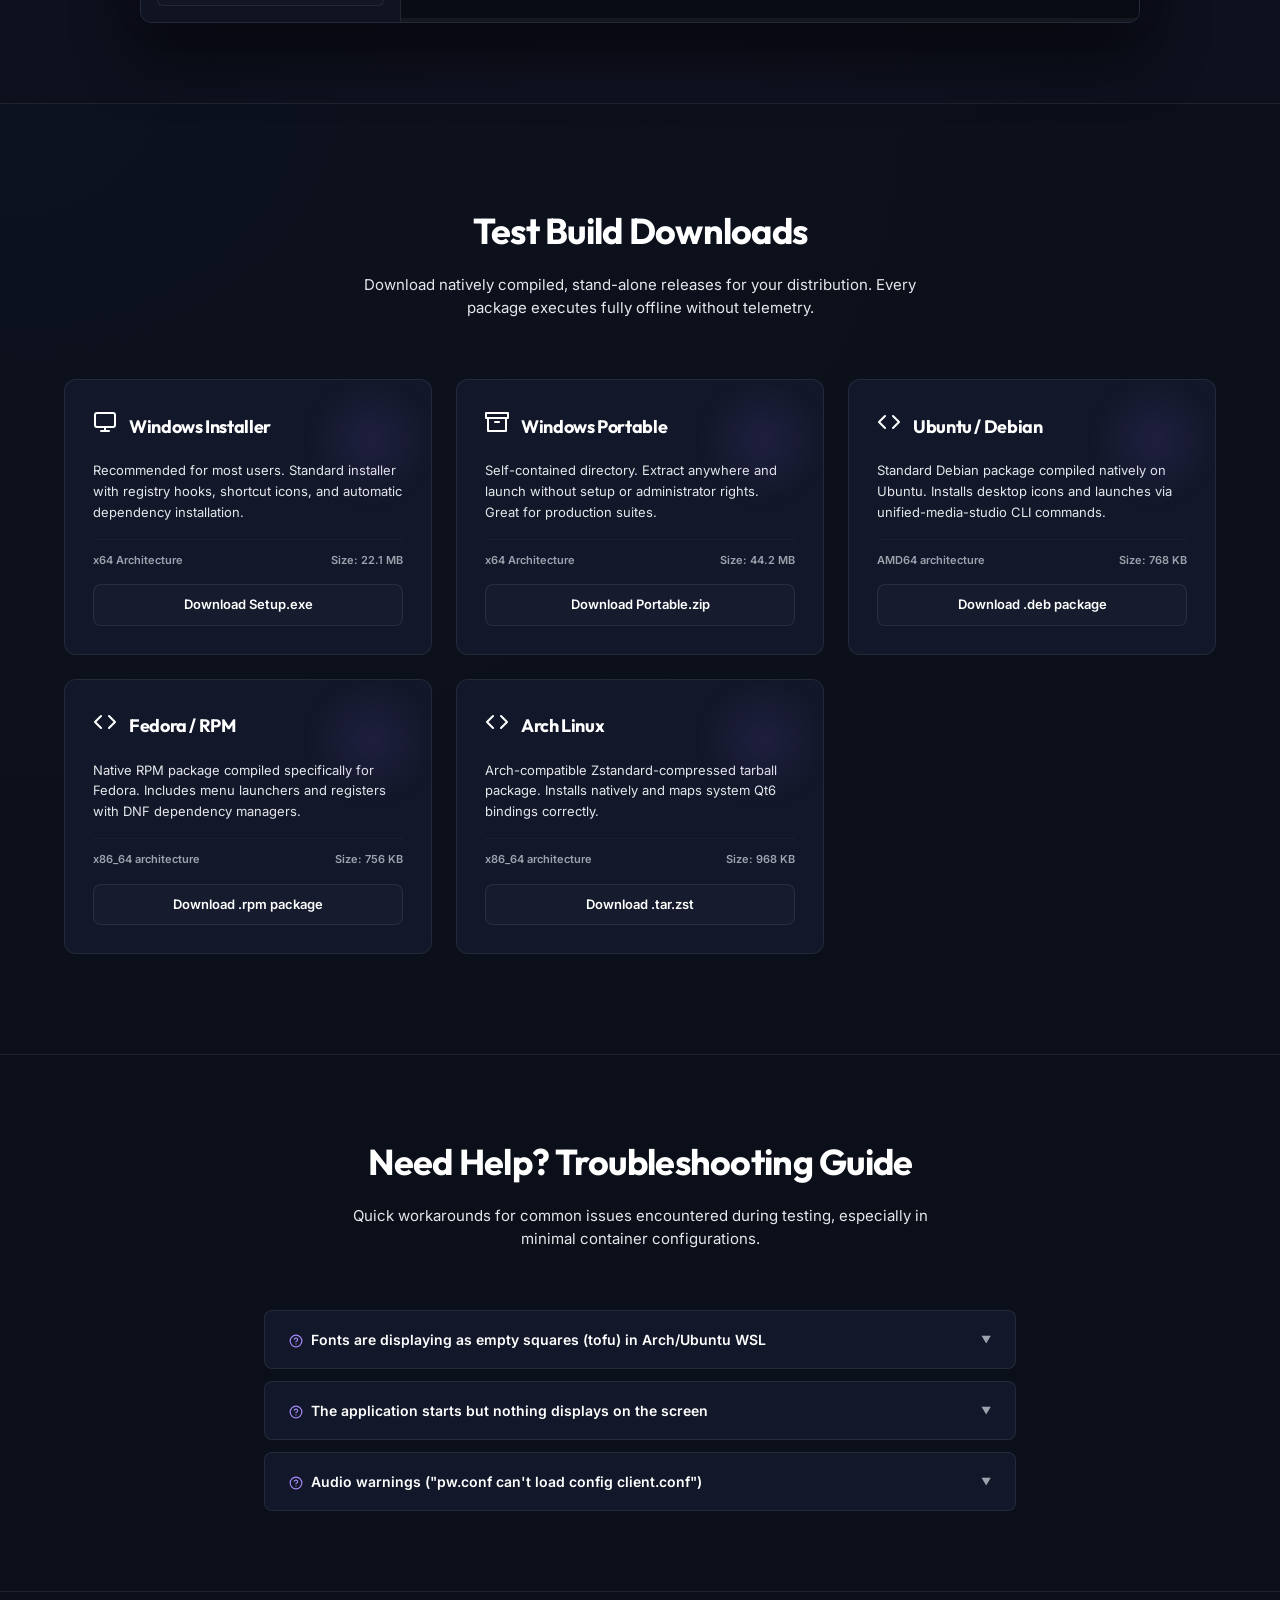
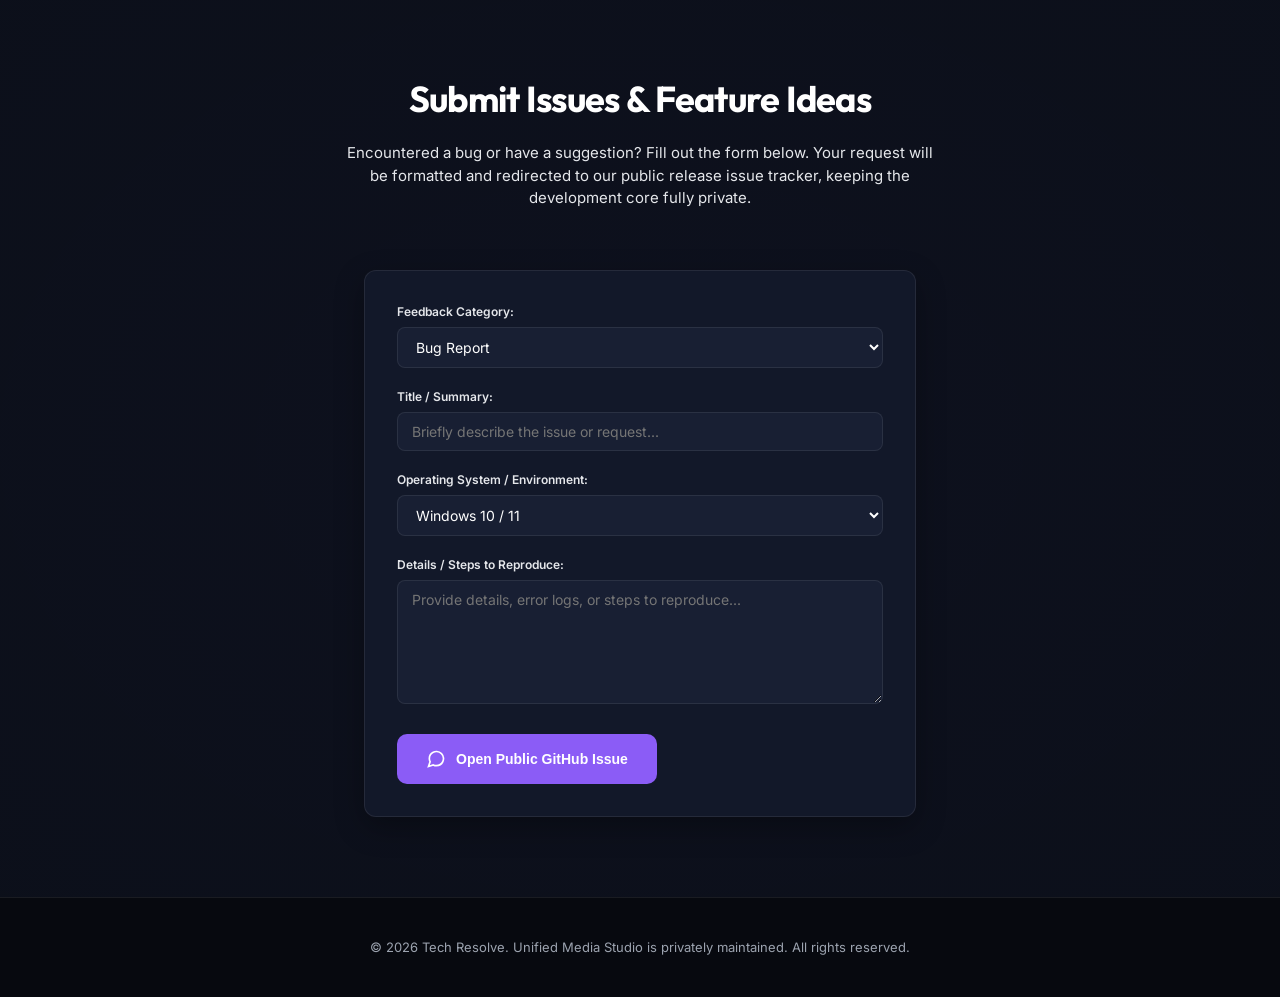
==== commit e0a636b1: "docs: bump version to v1.1.6-alpha and add active alpha stage warning banner to homepage" ====
--- a/index.html
+++ b/index.html
@@ -45,6 +45,14 @@
       <p class="hero-subtitle">
         A professional, lightning-fast media editing and pipeline suite. Remove silences, transcribe with Whisper AI, enhance audio, and batch convert formats locally on your own hardware.
       </p>
+      <div class="alpha-warning-card">
+        <svg class="warning-icon" width="20" height="20" viewBox="0 0 24 24" fill="none" stroke="currentColor" stroke-width="2">
+          <path d="M10.29 3.86L1.82 18a2 2 0 0 0 1.71 3h16.94a2 2 0 0 0 1.71-3L13.71 3.86a2 2 0 0 0-3.42 0z"/>
+          <line x1="12" y1="9" x2="12" y2="13"/>
+          <line x1="12" y1="17" x2="12.01" y2="17"/>
+        </svg>
+        <span><strong>Alpha Phase:</strong> A lot of work still needs to be done. This project is in active alpha, so many features are currently incomplete, experimental, or under development.</span>
+      </div>
       <div class="hero-actions">
         <a href="#downloads" class="btn btn-primary">
           <svg width="20" height="20" viewBox="0 0 24 24" fill="none" stroke="currentColor" stroke-width="2"><path d="M21 15v4a2 2 0 0 1-2 2H5a2 2 0 0 1-2-2v-4M7 10l5 5 5-5M12 15V3"/></svg>
--- a/index.css
+++ b/index.css
@@ -1196,3 +1196,25 @@
   font-size: 14px;
 }
 
+/* Alpha Warning Card */
+.alpha-warning-card {
+  display: inline-flex;
+  align-items: center;
+  gap: 12px;
+  background: rgba(245, 158, 11, 0.08);
+  border: 1px solid rgba(245, 158, 11, 0.25);
+  padding: 12px 20px;
+  border-radius: 8px;
+  font-size: 14px;
+  color: #fbbf24;
+  margin: 16px auto 24px auto;
+  max-width: 680px;
+  text-align: left;
+  line-height: 1.5;
+}
+.alpha-warning-card .warning-icon {
+  flex-shrink: 0;
+  color: #fbbf24;
+}
+
+
